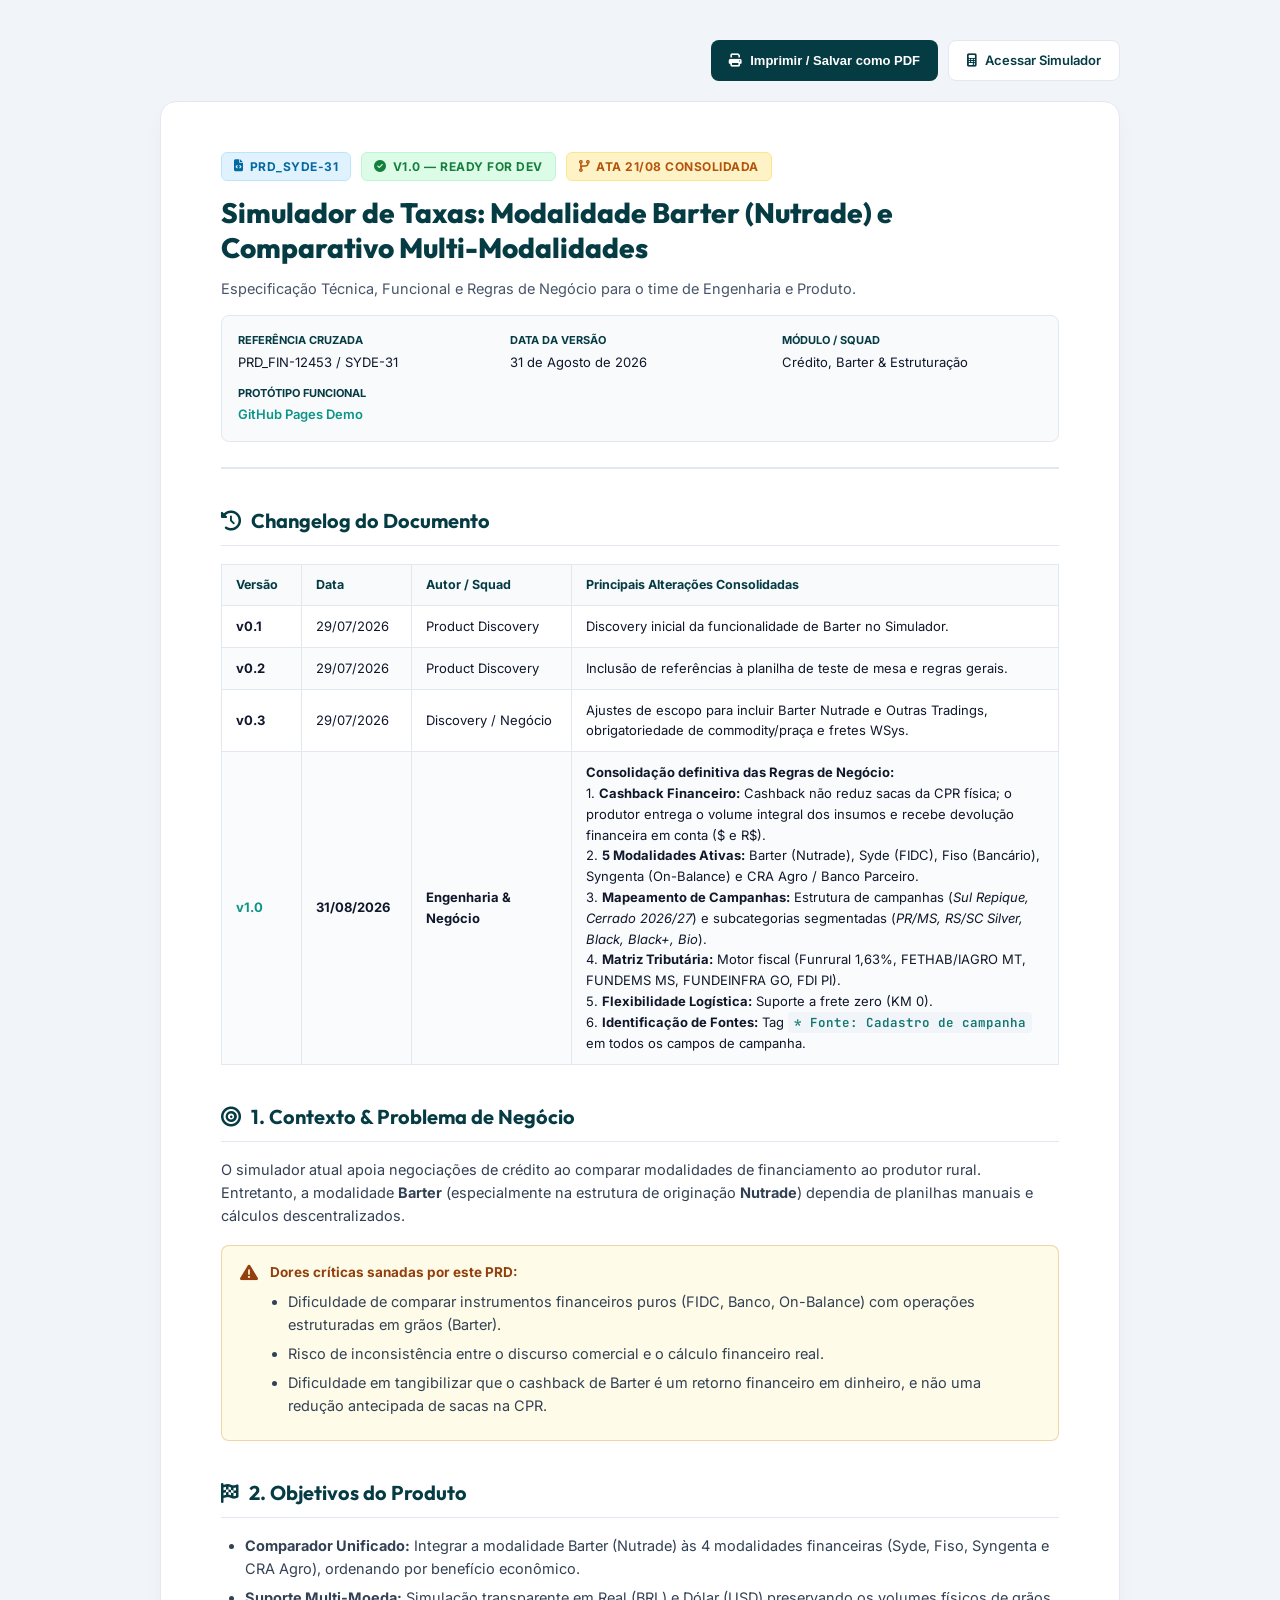
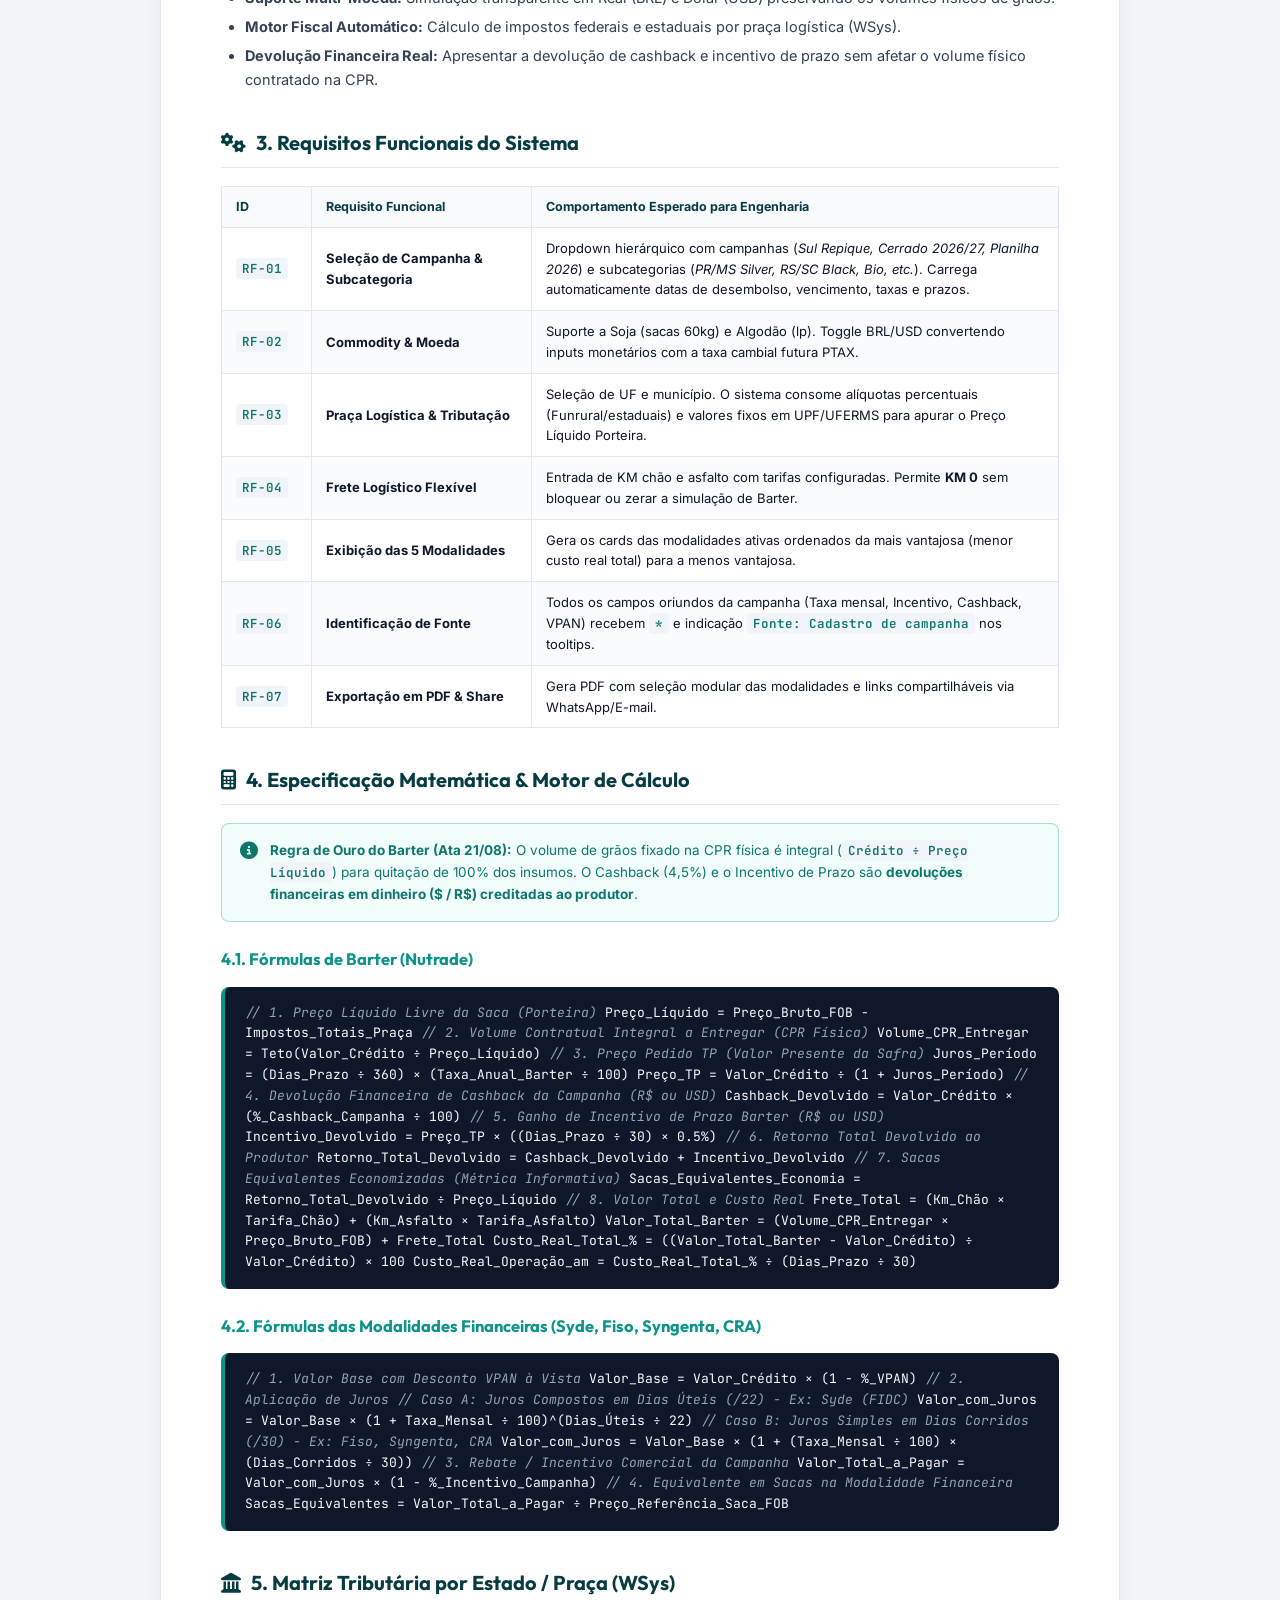
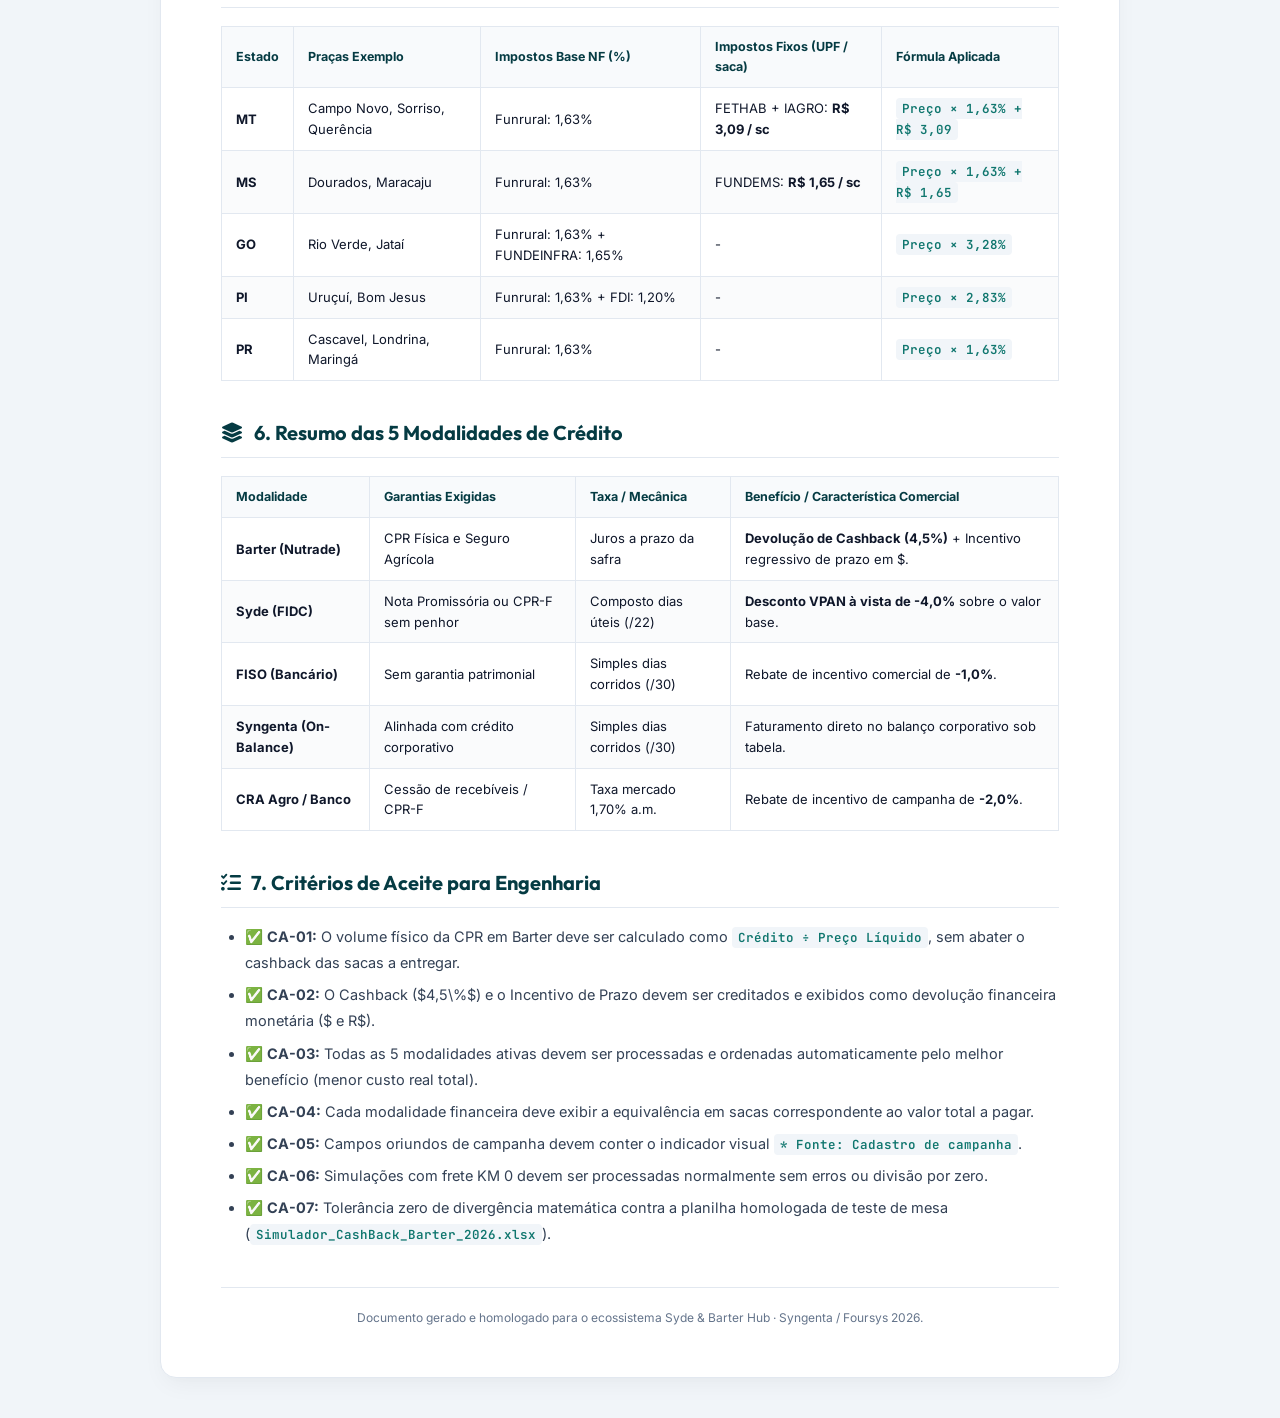
==== PRD_SYDE-31_Simulador_Taxas_Barter.html @ de9d3140 "docs(prd): adiciona versao v1.0 do PRD_SYDE-31 com regras de negocio e especificacao tecnica consoli" ====
<!DOCTYPE html>
<html lang="pt-BR">
<head>
    <meta charset="UTF-8">
    <meta name="viewport" content="width=device-width, initial-scale=1.0">
    <title>PRD_SYDE-31 – Simulador de Taxas: Modalidade Barter e Multi-Modalidades</title>
    <!-- Google Fonts -->
    <link rel="preconnect" href="https://fonts.googleapis.com">
    <link rel="preconnect" href="https://fonts.gstatic.com" crossorigin>
    <link href="https://fonts.googleapis.com/css2?family=Inter:wght@300;400;500;600;700;800&family=Outfit:wght@500;600;700;800&family=JetBrains+Mono:wght@400;500;600&display=swap" rel="stylesheet">
    <!-- FontAwesome -->
    <link rel="stylesheet" href="https://cdnjs.cloudflare.com/ajax/libs/font-awesome/6.4.0/css/all.min.css">
    <style>
        :root {
            --primary: #053b43;
            --primary-light: #0d9488;
            --primary-subtle: #f0fdfa;
            --accent: #10b981;
            --amber: #d97706;
            --amber-subtle: #fefce8;
            --danger: #dc2626;
            --danger-subtle: #fef2f2;
            --text-main: #0f172a;
            --text-secondary: #475569;
            --text-muted: #64748b;
            --border: #e2e8f0;
            --card-bg: #ffffff;
            --code-bg: #f8fafc;
            --font-main: 'Inter', -apple-system, BlinkMacSystemFont, 'Segoe UI', Roboto, sans-serif;
            --font-heading: 'Outfit', sans-serif;
            --font-mono: 'JetBrains Mono', monospace;
        }

        * {
            box-sizing: border-box;
            margin: 0;
            padding: 0;
        }

        body {
            font-family: var(--font-main);
            color: var(--text-main);
            background-color: #f1f5f9;
            line-height: 1.6;
            padding: 40px 20px;
        }

        .document-container {
            max-width: 960px;
            margin: 0 auto;
            background: #ffffff;
            padding: 50px 60px;
            border-radius: 16px;
            box-shadow: 0 10px 25px -5px rgba(0, 0, 0, 0.05), 0 8px 10px -6px rgba(0, 0, 0, 0.01);
            border: 1px solid var(--border);
        }

        /* Header & Badges */
        .doc-header {
            border-bottom: 2px solid var(--border);
            padding-bottom: 25px;
            margin-bottom: 35px;
        }

        .badge-row {
            display: flex;
            gap: 10px;
            margin-bottom: 14px;
            flex-wrap: wrap;
        }

        .badge {
            display: inline-flex;
            align-items: center;
            gap: 6px;
            padding: 4px 12px;
            border-radius: 6px;
            font-size: 12px;
            font-weight: 700;
            text-transform: uppercase;
            letter-spacing: 0.5px;
        }

        .badge-primary { background: #e0f2fe; color: #0369a1; border: 1px solid #bae6fd; }
        .badge-success { background: #dcfce7; color: #15803d; border: 1px solid #bbf7d0; }
        .badge-amber { background: #fef3c7; color: #b45309; border: 1px solid #fde68a; }

        h1 {
            font-family: var(--font-heading);
            font-size: 28px;
            color: var(--primary);
            margin-bottom: 12px;
            line-height: 1.25;
            font-weight: 800;
        }

        .doc-subtitle {
            color: var(--text-secondary);
            font-size: 14.5px;
            margin-bottom: 15px;
        }

        .meta-grid {
            display: grid;
            grid-template-columns: repeat(auto-fit, minmax(200px, 1fr));
            gap: 12px;
            background: #f8fafc;
            padding: 16px;
            border-radius: 8px;
            font-size: 13px;
            border: 1px solid var(--border);
            margin-top: 15px;
        }

        .meta-item strong {
            color: var(--primary);
            display: block;
            font-size: 11px;
            text-transform: uppercase;
            margin-bottom: 2px;
        }

        /* Headings */
        h2 {
            font-family: var(--font-heading);
            font-size: 20px;
            color: var(--primary);
            margin: 36px 0 16px 0;
            padding-bottom: 8px;
            border-bottom: 1px solid var(--border);
            display: flex;
            align-items: center;
            gap: 10px;
            font-weight: 700;
        }

        h3 {
            font-family: var(--font-heading);
            font-size: 16.5px;
            color: var(--primary-light);
            margin: 24px 0 12px 0;
            font-weight: 700;
        }

        h4 {
            font-size: 14.5px;
            color: var(--text-main);
            margin: 16px 0 8px 0;
            font-weight: 700;
        }

        p, ul, ol {
            font-size: 14.5px;
            color: #334155;
            margin-bottom: 14px;
        }

        ul, ol {
            padding-left: 24px;
        }

        li {
            margin-bottom: 6px;
        }

        /* Tables */
        table {
            width: 100%;
            border-collapse: collapse;
            margin: 18px 0;
            font-size: 13px;
        }

        th, td {
            padding: 10px 14px;
            border: 1px solid var(--border);
            text-align: left;
        }

        th {
            background-color: #f8fafc;
            color: var(--primary);
            font-weight: 700;
            font-size: 12.5px;
        }

        tr:nth-child(even) td {
            background-color: #fafbfc;
        }

        /* Alerts & Callouts */
        .callout {
            border-radius: 8px;
            padding: 16px 18px;
            margin: 18px 0;
            font-size: 13.5px;
            display: flex;
            gap: 12px;
            align-items: flex-start;
        }

        .callout-info {
            background-color: var(--primary-subtle);
            border: 1px solid rgba(13, 148, 136, 0.3);
            color: #0f766e;
        }

        .callout-warning {
            background-color: var(--amber-subtle);
            border: 1px solid rgba(217, 119, 6, 0.3);
            color: #92400e;
        }

        .callout-danger {
            background-color: var(--danger-subtle);
            border: 1px solid rgba(220, 38, 38, 0.3);
            color: #991b1b;
        }

        .callout i {
            font-size: 18px;
            margin-top: 2px;
        }

        /* Formulas & Code Blocks */
        .formula-box {
            background: #0f172a;
            color: #f8fafc;
            padding: 16px 20px;
            border-radius: 8px;
            font-family: var(--font-mono);
            font-size: 13px;
            margin: 14px 0;
            overflow-x: auto;
            border-left: 4px solid var(--primary-light);
            line-height: 1.6;
        }

        .formula-box .highlight {
            color: #2dd4bf;
            font-weight: bold;
        }

        .formula-box .comment {
            color: #94a3b8;
            font-style: italic;
        }

        code {
            font-family: var(--font-mono);
            font-size: 12.5px;
            background: #f1f5f9;
            padding: 2px 6px;
            border-radius: 4px;
            color: #0f766e;
            font-weight: 600;
        }

        /* Action Buttons for Print / Download */
        .action-bar {
            display: flex;
            justify-content: flex-end;
            gap: 10px;
            margin-bottom: 20px;
            max-width: 960px;
            margin-left: auto;
            margin-right: auto;
        }

        .btn {
            display: inline-flex;
            align-items: center;
            gap: 8px;
            padding: 9px 18px;
            background: var(--primary);
            color: white;
            border: none;
            border-radius: 8px;
            font-size: 13px;
            font-weight: 600;
            cursor: pointer;
            text-decoration: none;
            transition: 0.2s ease;
        }

        .btn:hover {
            background: var(--primary-light);
        }

        .btn-outline {
            background: white;
            color: var(--primary);
            border: 1px solid var(--border);
        }

        .btn-outline:hover {
            background: #f8fafc;
        }

        /* Print Media Styles */
        @media print {
            body {
                background: white;
                padding: 0;
            }
            .document-container {
                box-shadow: none;
                border: none;
                padding: 0;
                max-width: 100%;
            }
            .action-bar {
                display: none !important;
            }
            h2 {
                page-break-after: avoid;
            }
            table, .formula-box, .callout {
                page-break-inside: avoid;
            }
        }
    </style>
</head>
<body>

    <div class="action-bar">
        <button class="btn" onclick="window.print()">
            <i class="fa-solid fa-print"></i> Imprimir / Salvar como PDF
        </button>
        <a href="index.html" class="btn btn-outline">
            <i class="fa-solid fa-calculator"></i> Acessar Simulador
        </a>
    </div>

    <div class="document-container">

        <!-- Header -->
        <div class="doc-header">
            <div class="badge-row">
                <span class="badge badge-primary"><i class="fa-solid fa-file-code"></i> PRD_SYDE-31</span>
                <span class="badge badge-success"><i class="fa-solid fa-circle-check"></i> v1.0 — Ready for Dev</span>
                <span class="badge badge-amber"><i class="fa-solid fa-code-branch"></i> Ata 21/08 Consolidada</span>
            </div>
            <h1>Simulador de Taxas: Modalidade Barter (Nutrade) e Comparativo Multi-Modalidades</h1>
            <p class="doc-subtitle">Especificação Técnica, Funcional e Regras de Negócio para o time de Engenharia e Produto.</p>

            <div class="meta-grid">
                <div class="meta-item">
                    <strong>Referência Cruzada</strong>
                    PRD_FIN-12453 / SYDE-31
                </div>
                <div class="meta-item">
                    <strong>Data da Versão</strong>
                    31 de Agosto de 2026
                </div>
                <div class="meta-item">
                    <strong>Módulo / Squad</strong>
                    Crédito, Barter & Estruturação
                </div>
                <div class="meta-item">
                    <strong>Protótipo Funcional</strong>
                    <a href="https://josuejofre.github.io/barter-simulator" target="_blank" style="color:var(--primary-light); text-decoration:none; font-weight:600;">GitHub Pages Demo</a>
                </div>
            </div>
        </div>

        <!-- Changelog -->
        <h2><i class="fa-solid fa-clock-rotate-left"></i> Changelog do Documento</h2>
        <table>
            <thead>
                <tr>
                    <th style="width: 80px;">Versão</th>
                    <th style="width: 110px;">Data</th>
                    <th style="width: 160px;">Autor / Squad</th>
                    <th>Principais Alterações Consolidadas</th>
                </tr>
            </thead>
            <tbody>
                <tr>
                    <td><strong>v0.1</strong></td>
                    <td>29/07/2026</td>
                    <td>Product Discovery</td>
                    <td>Discovery inicial da funcionalidade de Barter no Simulador.</td>
                </tr>
                <tr>
                    <td><strong>v0.2</strong></td>
                    <td>29/07/2026</td>
                    <td>Product Discovery</td>
                    <td>Inclusão de referências à planilha de teste de mesa e regras gerais.</td>
                </tr>
                <tr>
                    <td><strong>v0.3</strong></td>
                    <td>29/07/2026</td>
                    <td>Discovery / Negócio</td>
                    <td>Ajustes de escopo para incluir Barter Nutrade e Outras Tradings, obrigatoriedade de commodity/praça e fretes WSys.</td>
                </tr>
                <tr>
                    <td><strong style="color:var(--primary-light);">v1.0</strong></td>
                    <td><strong>31/08/2026</strong></td>
                    <td><strong>Engenharia & Negócio</strong></td>
                    <td><strong>Consolidação definitiva das Regras de Negócio:</strong><br>
                        1. <strong>Cashback Financeiro:</strong> Cashback não reduz sacas da CPR física; o produtor entrega o volume integral dos insumos e recebe devolução financeira em conta ($ e R$).<br>
                        2. <strong>5 Modalidades Ativas:</strong> Barter (Nutrade), Syde (FIDC), Fiso (Bancário), Syngenta (On-Balance) e CRA Agro / Banco Parceiro.<br>
                        3. <strong>Mapeamento de Campanhas:</strong> Estrutura de campanhas (<em>Sul Repique, Cerrado 2026/27</em>) e subcategorias segmentadas (<em>PR/MS, RS/SC Silver, Black, Black+, Bio</em>).<br>
                        4. <strong>Matriz Tributária:</strong> Motor fiscal (Funrural 1,63%, FETHAB/IAGRO MT, FUNDEMS MS, FUNDEINFRA GO, FDI PI).<br>
                        5. <strong>Flexibilidade Logística:</strong> Suporte a frete zero (KM 0).<br>
                        6. <strong>Identificação de Fontes:</strong> Tag <code>* Fonte: Cadastro de campanha</code> em todos os campos de campanha.
                    </td>
                </tr>
            </tbody>
        </table>

        <!-- Contexto & Problema -->
        <h2><i class="fa-solid fa-bullseye"></i> 1. Contexto & Problema de Negócio</h2>
        <p>O simulador atual apoia negociações de crédito ao comparar modalidades de financiamento ao produtor rural. Entretanto, a modalidade <strong>Barter</strong> (especialmente na estrutura de originação <strong>Nutrade</strong>) dependia de planilhas manuais e cálculos descentralizados.</p>
        
        <div class="callout callout-warning">
            <i class="fa-solid fa-triangle-exclamation"></i>
            <div>
                <strong>Dores críticas sanadas por este PRD:</strong>
                <ul style="margin: 6px 0 0 0; padding-left: 18px;">
                    <li>Dificuldade de comparar instrumentos financeiros puros (FIDC, Banco, On-Balance) com operações estruturadas em grãos (Barter).</li>
                    <li>Risco de inconsistência entre o discurso comercial e o cálculo financeiro real.</li>
                    <li>Dificuldade em tangibilizar que o cashback de Barter é um retorno financeiro em dinheiro, e não uma redução antecipada de sacas na CPR.</li>
                </ul>
            </div>
        </div>

        <!-- Objetivos -->
        <h2><i class="fa-solid fa-flag-checkered"></i> 2. Objetivos do Produto</h2>
        <ul>
            <li><strong>Comparador Unificado:</strong> Integrar a modalidade Barter (Nutrade) às 4 modalidades financeiras (Syde, Fiso, Syngenta e CRA Agro), ordenando por benefício econômico.</li>
            <li><strong>Suporte Multi-Moeda:</strong> Simulação transparente em Real (BRL) e Dólar (USD) preservando os volumes físicos de grãos.</li>
            <li><strong>Motor Fiscal Automático:</strong> Cálculo de impostos federais e estaduais por praça logística (WSys).</li>
            <li><strong>Devolução Financeira Real:</strong> Apresentar a devolução de cashback e incentivo de prazo sem afetar o volume físico contratado na CPR.</li>
        </ul>

        <!-- Requisitos Funcionais -->
        <h2><i class="fa-solid fa-gears"></i> 3. Requisitos Funcionais do Sistema</h2>
        <table>
            <thead>
                <tr>
                    <th style="width: 90px;">ID</th>
                    <th style="width: 220px;">Requisito Funcional</th>
                    <th>Comportamento Esperado para Engenharia</th>
                </tr>
            </thead>
            <tbody>
                <tr>
                    <td><code>RF-01</code></td>
                    <td><strong>Seleção de Campanha & Subcategoria</strong></td>
                    <td>Dropdown hierárquico com campanhas (<em>Sul Repique, Cerrado 2026/27, Planilha 2026</em>) e subcategorias (<em>PR/MS Silver, RS/SC Black, Bio, etc.</em>). Carrega automaticamente datas de desembolso, vencimento, taxas e prazos.</td>
                </tr>
                <tr>
                    <td><code>RF-02</code></td>
                    <td><strong>Commodity & Moeda</strong></td>
                    <td>Suporte a Soja (sacas 60kg) e Algodão (lp). Toggle BRL/USD convertendo inputs monetários com a taxa cambial futura PTAX.</td>
                </tr>
                <tr>
                    <td><code>RF-03</code></td>
                    <td><strong>Praça Logística & Tributação</strong></td>
                    <td>Seleção de UF e município. O sistema consome alíquotas percentuais (Funrural/estaduais) e valores fixos em UPF/UFERMS para apurar o Preço Líquido Porteira.</td>
                </tr>
                <tr>
                    <td><code>RF-04</code></td>
                    <td><strong>Frete Logístico Flexível</strong></td>
                    <td>Entrada de KM chão e asfalto com tarifas configuradas. Permite <strong>KM 0</strong> sem bloquear ou zerar a simulação de Barter.</td>
                </tr>
                <tr>
                    <td><code>RF-05</code></td>
                    <td><strong>Exibição das 5 Modalidades</strong></td>
                    <td>Gera os cards das modalidades ativas ordenados da mais vantajosa (menor custo real total) para a menos vantajosa.</td>
                </tr>
                <tr>
                    <td><code>RF-06</code></td>
                    <td><strong>Identificação de Fonte</strong></td>
                    <td>Todos os campos oriundos da campanha (Taxa mensal, Incentivo, Cashback, VPAN) recebem <code>*</code> e indicação <code>Fonte: Cadastro de campanha</code> nos tooltips.</td>
                </tr>
                <tr>
                    <td><code>RF-07</code></td>
                    <td><strong>Exportação em PDF & Share</strong></td>
                    <td>Gera PDF com seleção modular das modalidades e links compartilháveis via WhatsApp/E-mail.</td>
                </tr>
            </tbody>
        </table>

        <!-- Especificação Matemática -->
        <h2><i class="fa-solid fa-calculator"></i> 4. Especificação Matemática & Motor de Cálculo</h2>

        <div class="callout callout-info">
            <i class="fa-solid fa-circle-info"></i>
            <div>
                <strong>Regra de Ouro do Barter (Ata 21/08):</strong>
                O volume de grãos fixado na CPR física é integral (<code>Crédito ÷ Preço Líquido</code>) para quitação de 100% dos insumos. O Cashback (4,5%) e o Incentivo de Prazo são <strong>devoluções financeiras em dinheiro ($ / R$) creditadas ao produtor</strong>.
            </div>
        </div>

        <h3>4.1. Fórmulas de Barter (Nutrade)</h3>
        <div class="formula-box">
<span class="comment">// 1. Preço Líquido Livre da Saca (Porteira)</span>
Preço_Líquido = Preço_Bruto_FOB - Impostos_Totais_Praça

<span class="comment">// 2. Volume Contratual Integral a Entregar (CPR Física)</span>
Volume_CPR_Entregar = Teto(Valor_Crédito ÷ Preço_Líquido)

<span class="comment">// 3. Preço Pedido TP (Valor Presente da Safra)</span>
Juros_Período = (Dias_Prazo ÷ 360) × (Taxa_Anual_Barter ÷ 100)
Preço_TP = Valor_Crédito ÷ (1 + Juros_Período)

<span class="comment">// 4. Devolução Financeira de Cashback da Campanha (R$ ou USD)</span>
Cashback_Devolvido = Valor_Crédito × (%_Cashback_Campanha ÷ 100)

<span class="comment">// 5. Ganho de Incentivo de Prazo Barter (R$ ou USD)</span>
Incentivo_Devolvido = Preço_TP × ((Dias_Prazo ÷ 30) × 0.5%)

<span class="comment">// 6. Retorno Total Devolvido ao Produtor</span>
Retorno_Total_Devolvido = Cashback_Devolvido + Incentivo_Devolvido

<span class="comment">// 7. Sacas Equivalentes Economizadas (Métrica Informativa)</span>
Sacas_Equivalentes_Economia = Retorno_Total_Devolvido ÷ Preço_Líquido

<span class="comment">// 8. Valor Total e Custo Real</span>
Frete_Total = (Km_Chão × Tarifa_Chão) + (Km_Asfalto × Tarifa_Asfalto)
Valor_Total_Barter = (Volume_CPR_Entregar × Preço_Bruto_FOB) + Frete_Total
Custo_Real_Total_% = ((Valor_Total_Barter - Valor_Crédito) ÷ Valor_Crédito) × 100
Custo_Real_Operação_am = Custo_Real_Total_% ÷ (Dias_Prazo ÷ 30)
        </div>

        <h3>4.2. Fórmulas das Modalidades Financeiras (Syde, Fiso, Syngenta, CRA)</h3>
        <div class="formula-box">
<span class="comment">// 1. Valor Base com Desconto VPAN à Vista</span>
Valor_Base = Valor_Crédito × (1 - %_VPAN)

<span class="comment">// 2. Aplicação de Juros</span>
<span class="comment">// Caso A: Juros Compostos em Dias Úteis (/22) - Ex: Syde (FIDC)</span>
Valor_com_Juros = Valor_Base × (1 + Taxa_Mensal ÷ 100)^(Dias_Úteis ÷ 22)

<span class="comment">// Caso B: Juros Simples em Dias Corridos (/30) - Ex: Fiso, Syngenta, CRA</span>
Valor_com_Juros = Valor_Base × (1 + (Taxa_Mensal ÷ 100) × (Dias_Corridos ÷ 30))

<span class="comment">// 3. Rebate / Incentivo Comercial da Campanha</span>
Valor_Total_a_Pagar = Valor_com_Juros × (1 - %_Incentivo_Campanha)

<span class="comment">// 4. Equivalente em Sacas na Modalidade Financeira</span>
Sacas_Equivalentes = Valor_Total_a_Pagar ÷ Preço_Referência_Saca_FOB
        </div>

        <!-- Matriz Tributária -->
        <h2><i class="fa-solid fa-landmark"></i> 5. Matriz Tributária por Estado / Praça (WSys)</h2>
        <table>
            <thead>
                <tr>
                    <th>Estado</th>
                    <th>Praças Exemplo</th>
                    <th>Impostos Base NF (%)</th>
                    <th>Impostos Fixos (UPF / saca)</th>
                    <th>Fórmula Aplicada</th>
                </tr>
            </thead>
            <tbody>
                <tr>
                    <td><strong>MT</strong></td>
                    <td>Campo Novo, Sorriso, Querência</td>
                    <td>Funrural: 1,63%</td>
                    <td>FETHAB + IAGRO: <strong>R$ 3,09 / sc</strong></td>
                    <td><code>Preço × 1,63% + R$ 3,09</code></td>
                </tr>
                <tr>
                    <td><strong>MS</strong></td>
                    <td>Dourados, Maracaju</td>
                    <td>Funrural: 1,63%</td>
                    <td>FUNDEMS: <strong>R$ 1,65 / sc</strong></td>
                    <td><code>Preço × 1,63% + R$ 1,65</code></td>
                </tr>
                <tr>
                    <td><strong>GO</strong></td>
                    <td>Rio Verde, Jataí</td>
                    <td>Funrural: 1,63% + FUNDEINFRA: 1,65%</td>
                    <td>-</td>
                    <td><code>Preço × 3,28%</code></td>
                </tr>
                <tr>
                    <td><strong>PI</strong></td>
                    <td>Uruçuí, Bom Jesus</td>
                    <td>Funrural: 1,63% + FDI: 1,20%</td>
                    <td>-</td>
                    <td><code>Preço × 2,83%</code></td>
                </tr>
                <tr>
                    <td><strong>PR</strong></td>
                    <td>Cascavel, Londrina, Maringá</td>
                    <td>Funrural: 1,63%</td>
                    <td>-</td>
                    <td><code>Preço × 1,63%</code></td>
                </tr>
            </tbody>
        </table>

        <!-- Comparativo das 5 Modalidades -->
        <h2><i class="fa-solid fa-layer-group"></i> 6. Resumo das 5 Modalidades de Crédito</h2>
        <table>
            <thead>
                <tr>
                    <th>Modalidade</th>
                    <th>Garantias Exigidas</th>
                    <th>Taxa / Mecânica</th>
                    <th>Benefício / Característica Comercial</th>
                </tr>
            </thead>
            <tbody>
                <tr>
                    <td><strong>Barter (Nutrade)</strong></td>
                    <td>CPR Física e Seguro Agrícola</td>
                    <td>Juros a prazo da safra</td>
                    <td><strong>Devolução de Cashback (4,5%)</strong> + Incentivo regressivo de prazo em $.</td>
                </tr>
                <tr>
                    <td><strong>Syde (FIDC)</strong></td>
                    <td>Nota Promissória ou CPR-F sem penhor</td>
                    <td>Composto dias úteis (/22)</td>
                    <td><strong>Desconto VPAN à vista de -4,0%</strong> sobre o valor base.</td>
                </tr>
                <tr>
                    <td><strong>FISO (Bancário)</strong></td>
                    <td>Sem garantia patrimonial</td>
                    <td>Simples dias corridos (/30)</td>
                    <td>Rebate de incentivo comercial de <strong>-1,0%</strong>.</td>
                </tr>
                <tr>
                    <td><strong>Syngenta (On-Balance)</strong></td>
                    <td>Alinhada com crédito corporativo</td>
                    <td>Simples dias corridos (/30)</td>
                    <td>Faturamento direto no balanço corporativo sob tabela.</td>
                </tr>
                <tr>
                    <td><strong>CRA Agro / Banco</strong></td>
                    <td>Cessão de recebíveis / CPR-F</td>
                    <td>Taxa mercado 1,70% a.m.</td>
                    <td>Rebate de incentivo de campanha de <strong>-2,0%</strong>.</td>
                </tr>
            </tbody>
        </table>

        <!-- Critérios de Aceite -->
        <h2><i class="fa-solid fa-list-check"></i> 7. Critérios de Aceite para Engenharia</h2>
        <ul style="line-height: 1.8;">
            <li>✅ <strong>CA-01:</strong> O volume físico da CPR em Barter deve ser calculado como <code>Crédito ÷ Preço Líquido</code>, sem abater o cashback das sacas a entregar.</li>
            <li>✅ <strong>CA-02:</strong> O Cashback ($4,5\%$) e o Incentivo de Prazo devem ser creditados e exibidos como devolução financeira monetária ($ e R$).</li>
            <li>✅ <strong>CA-03:</strong> Todas as 5 modalidades ativas devem ser processadas e ordenadas automaticamente pelo melhor benefício (menor custo real total).</li>
            <li>✅ <strong>CA-04:</strong> Cada modalidade financeira deve exibir a equivalência em sacas correspondente ao valor total a pagar.</li>
            <li>✅ <strong>CA-05:</strong> Campos oriundos de campanha devem conter o indicador visual <code>* Fonte: Cadastro de campanha</code>.</li>
            <li>✅ <strong>CA-06:</strong> Simulações com frete KM 0 devem ser processadas normalmente sem erros ou divisão por zero.</li>
            <li>✅ <strong>CA-07:</strong> Tolerância zero de divergência matemática contra a planilha homologada de teste de mesa (<code>Simulador_CashBack_Barter_2026.xlsx</code>).</li>
        </ul>

        <div style="margin-top: 40px; padding-top: 20px; border-top: 1px solid var(--border); font-size: 12px; color: var(--text-muted); text-align: center;">
            Documento gerado e homologado para o ecossistema Syde & Barter Hub · Syngenta / Foursys 2026.
        </div>

    </div>

</body>
</html>
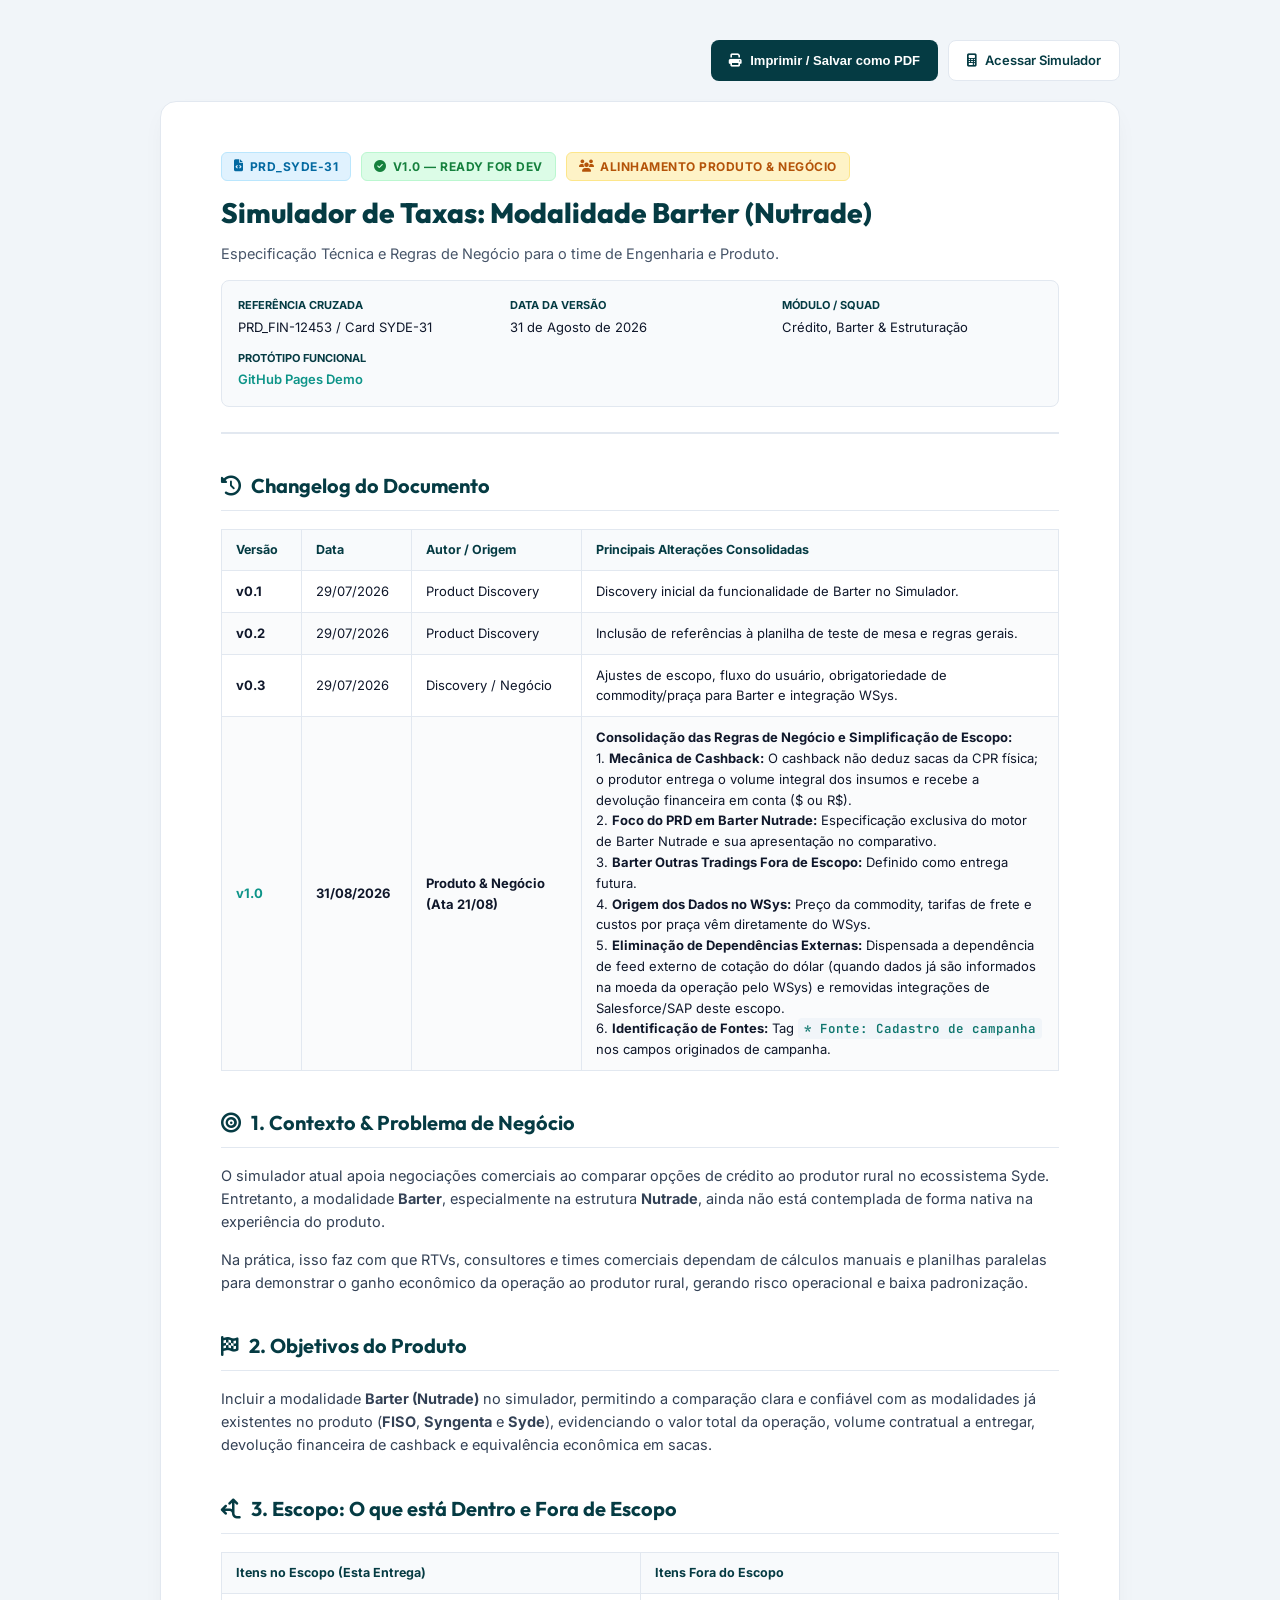
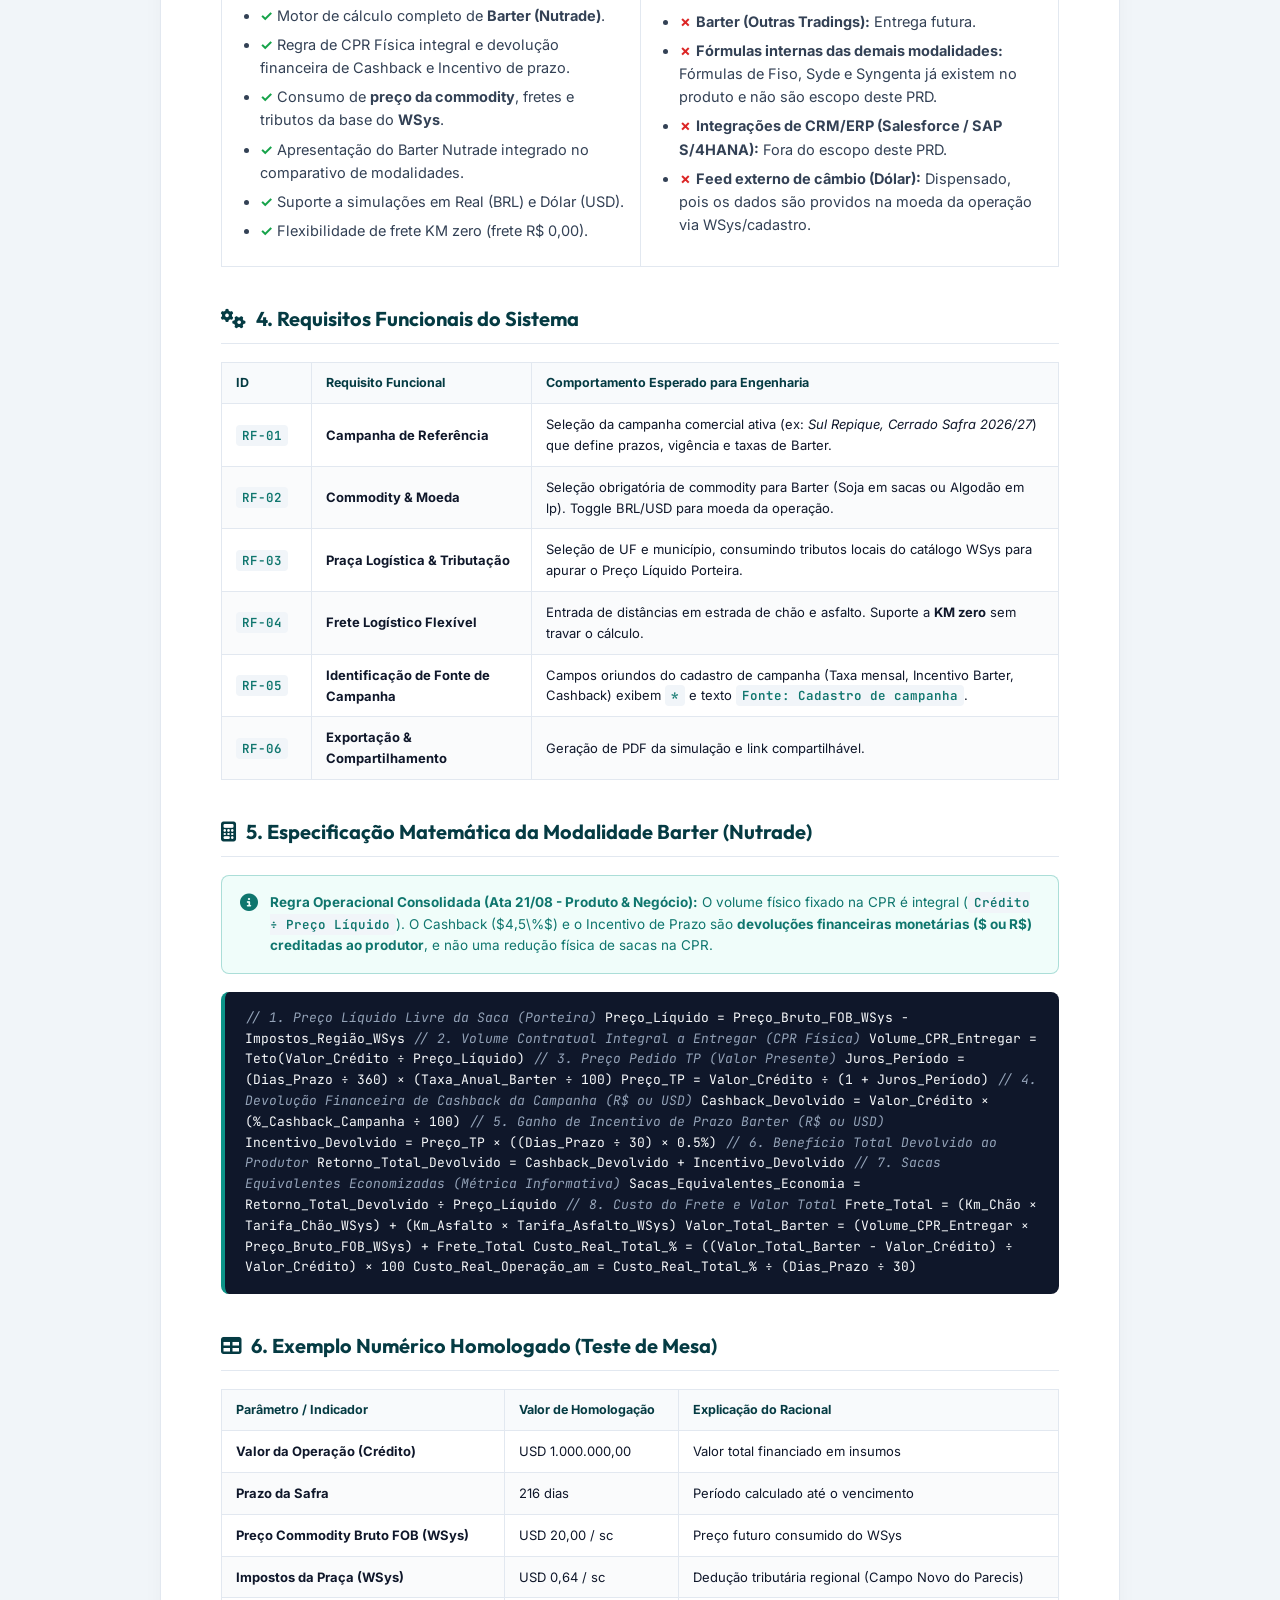
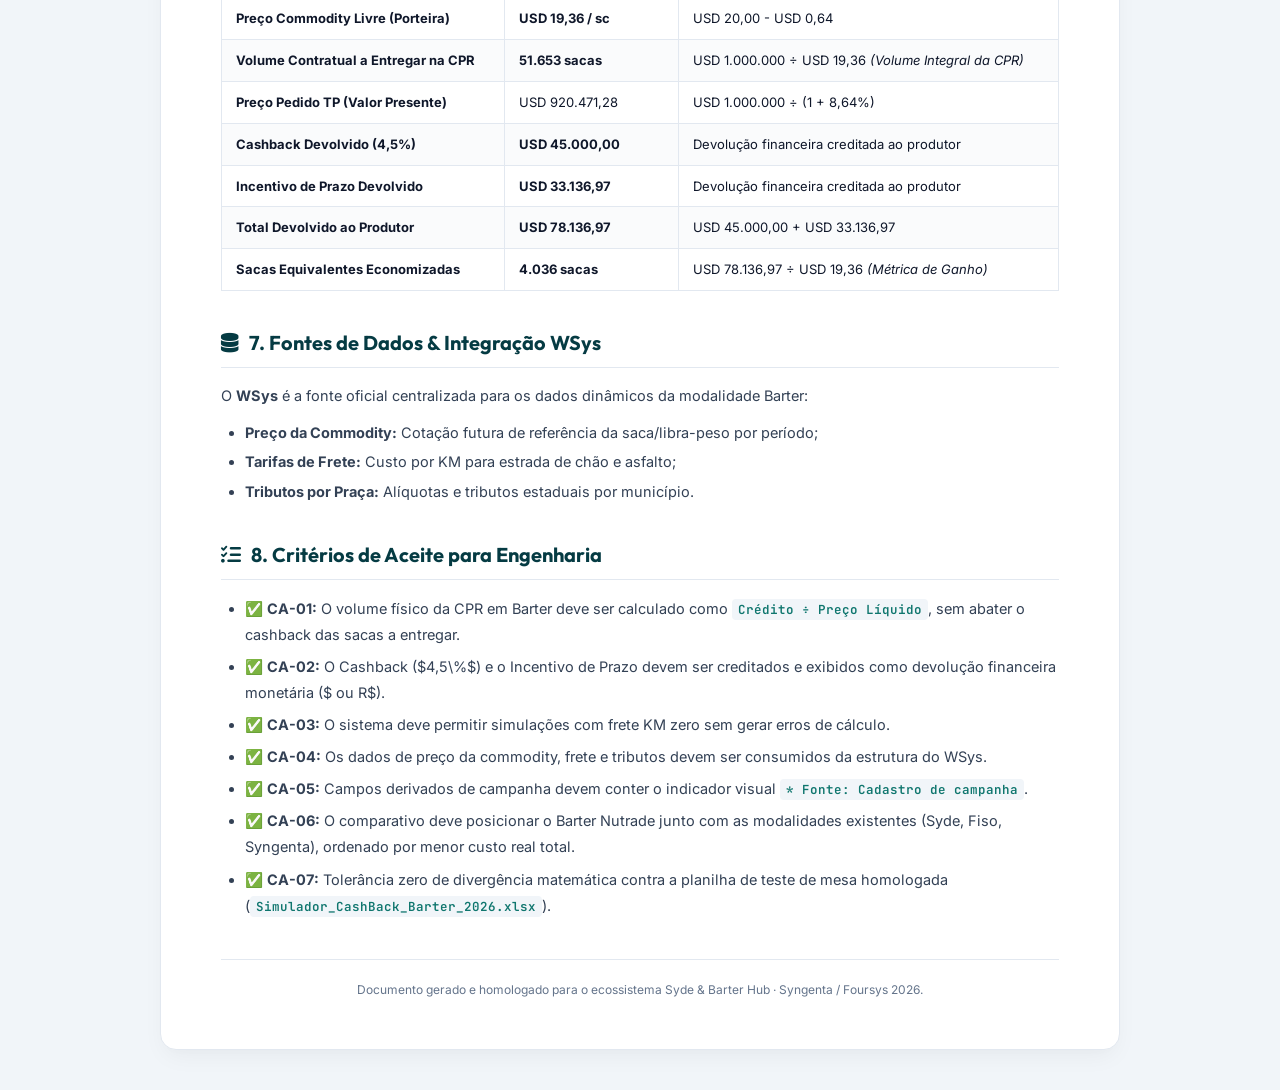
==== commit 2fb2c160: "docs(prd): refina PRD_SYDE-31 com foco em Barter Nutrade, dados WSys e simplificacao de escopo" ====
--- a/PRD_SYDE-31_Simulador_Taxas_Barter.html
+++ b/PRD_SYDE-31_Simulador_Taxas_Barter.html
@@ -3,7 +3,7 @@
 <head>
     <meta charset="UTF-8">
     <meta name="viewport" content="width=device-width, initial-scale=1.0">
-    <title>PRD_SYDE-31 – Simulador de Taxas: Modalidade Barter e Multi-Modalidades</title>
+    <title>PRD_SYDE-31 – Simulador de Taxas: Modalidade Barter (Nutrade)</title>
     <!-- Google Fonts -->
     <link rel="preconnect" href="https://fonts.googleapis.com">
     <link rel="preconnect" href="https://fonts.gstatic.com" crossorigin>
@@ -142,13 +142,6 @@
             font-weight: 700;
         }
 
-        h4 {
-            font-size: 14.5px;
-            color: var(--text-main);
-            margin: 16px 0 8px 0;
-            font-weight: 700;
-        }
-
         p, ul, ol {
             font-size: 14.5px;
             color: #334155;
@@ -209,12 +202,6 @@
             background-color: var(--amber-subtle);
             border: 1px solid rgba(217, 119, 6, 0.3);
             color: #92400e;
-        }
-
-        .callout-danger {
-            background-color: var(--danger-subtle);
-            border: 1px solid rgba(220, 38, 38, 0.3);
-            color: #991b1b;
         }
 
         .callout i {
@@ -256,7 +243,17 @@
             font-weight: 600;
         }
 
-        /* Action Buttons for Print / Download */
+        /* Scope tags */
+        .tag-in {
+            color: #16a34a;
+            font-weight: 700;
+        }
+        .tag-out {
+            color: #dc2626;
+            font-weight: 700;
+        }
+
+        /* Action Buttons for Print */
         .action-bar {
             display: flex;
             justify-content: flex-end;
@@ -297,7 +294,6 @@
             background: #f8fafc;
         }
 
-        /* Print Media Styles */
         @media print {
             body {
                 background: white;
@@ -339,15 +335,15 @@
             <div class="badge-row">
                 <span class="badge badge-primary"><i class="fa-solid fa-file-code"></i> PRD_SYDE-31</span>
                 <span class="badge badge-success"><i class="fa-solid fa-circle-check"></i> v1.0 — Ready for Dev</span>
-                <span class="badge badge-amber"><i class="fa-solid fa-code-branch"></i> Ata 21/08 Consolidada</span>
+                <span class="badge badge-amber"><i class="fa-solid fa-users"></i> Alinhamento Produto & Negócio</span>
             </div>
-            <h1>Simulador de Taxas: Modalidade Barter (Nutrade) e Comparativo Multi-Modalidades</h1>
-            <p class="doc-subtitle">Especificação Técnica, Funcional e Regras de Negócio para o time de Engenharia e Produto.</p>
+            <h1>Simulador de Taxas: Modalidade Barter (Nutrade)</h1>
+            <p class="doc-subtitle">Especificação Técnica e Regras de Negócio para o time de Engenharia e Produto.</p>
 
             <div class="meta-grid">
                 <div class="meta-item">
                     <strong>Referência Cruzada</strong>
-                    PRD_FIN-12453 / SYDE-31
+                    PRD_FIN-12453 / Card SYDE-31
                 </div>
                 <div class="meta-item">
                     <strong>Data da Versão</strong>
@@ -371,7 +367,7 @@
                 <tr>
                     <th style="width: 80px;">Versão</th>
                     <th style="width: 110px;">Data</th>
-                    <th style="width: 160px;">Autor / Squad</th>
+                    <th style="width: 170px;">Autor / Origem</th>
                     <th>Principais Alterações Consolidadas</th>
                 </tr>
             </thead>
@@ -392,19 +388,19 @@
                     <td><strong>v0.3</strong></td>
                     <td>29/07/2026</td>
                     <td>Discovery / Negócio</td>
-                    <td>Ajustes de escopo para incluir Barter Nutrade e Outras Tradings, obrigatoriedade de commodity/praça e fretes WSys.</td>
+                    <td>Ajustes de escopo, fluxo do usuário, obrigatoriedade de commodity/praça para Barter e integração WSys.</td>
                 </tr>
                 <tr>
                     <td><strong style="color:var(--primary-light);">v1.0</strong></td>
                     <td><strong>31/08/2026</strong></td>
-                    <td><strong>Engenharia & Negócio</strong></td>
-                    <td><strong>Consolidação definitiva das Regras de Negócio:</strong><br>
-                        1. <strong>Cashback Financeiro:</strong> Cashback não reduz sacas da CPR física; o produtor entrega o volume integral dos insumos e recebe devolução financeira em conta ($ e R$).<br>
-                        2. <strong>5 Modalidades Ativas:</strong> Barter (Nutrade), Syde (FIDC), Fiso (Bancário), Syngenta (On-Balance) e CRA Agro / Banco Parceiro.<br>
-                        3. <strong>Mapeamento de Campanhas:</strong> Estrutura de campanhas (<em>Sul Repique, Cerrado 2026/27</em>) e subcategorias segmentadas (<em>PR/MS, RS/SC Silver, Black, Black+, Bio</em>).<br>
-                        4. <strong>Matriz Tributária:</strong> Motor fiscal (Funrural 1,63%, FETHAB/IAGRO MT, FUNDEMS MS, FUNDEINFRA GO, FDI PI).<br>
-                        5. <strong>Flexibilidade Logística:</strong> Suporte a frete zero (KM 0).<br>
-                        6. <strong>Identificação de Fontes:</strong> Tag <code>* Fonte: Cadastro de campanha</code> em todos os campos de campanha.
+                    <td><strong>Produto & Negócio (Ata 21/08)</strong></td>
+                    <td><strong>Consolidação das Regras de Negócio e Simplificação de Escopo:</strong><br>
+                        1. <strong>Mecânica de Cashback:</strong> O cashback não deduz sacas da CPR física; o produtor entrega o volume integral dos insumos e recebe a devolução financeira em conta ($ ou R$).<br>
+                        2. <strong>Foco do PRD em Barter Nutrade:</strong> Especificação exclusiva do motor de Barter Nutrade e sua apresentação no comparativo.<br>
+                        3. <strong>Barter Outras Tradings Fora de Escopo:</strong> Definido como entrega futura.<br>
+                        4. <strong>Origem dos Dados no WSys:</strong> Preço da commodity, tarifas de frete e custos por praça vêm diretamente do WSys.<br>
+                        5. <strong>Eliminação de Dependências Externas:</strong> Dispensada a dependência de feed externo de cotação do dólar (quando dados já são informados na moeda da operação pelo WSys) e removidas integrações de Salesforce/SAP deste escopo.<br>
+                        6. <strong>Identificação de Fontes:</strong> Tag <code>* Fonte: Cadastro de campanha</code> nos campos originados de campanha.
                     </td>
                 </tr>
             </tbody>
@@ -412,31 +408,48 @@
 
         <!-- Contexto & Problema -->
         <h2><i class="fa-solid fa-bullseye"></i> 1. Contexto & Problema de Negócio</h2>
-        <p>O simulador atual apoia negociações de crédito ao comparar modalidades de financiamento ao produtor rural. Entretanto, a modalidade <strong>Barter</strong> (especialmente na estrutura de originação <strong>Nutrade</strong>) dependia de planilhas manuais e cálculos descentralizados.</p>
-        
-        <div class="callout callout-warning">
-            <i class="fa-solid fa-triangle-exclamation"></i>
-            <div>
-                <strong>Dores críticas sanadas por este PRD:</strong>
-                <ul style="margin: 6px 0 0 0; padding-left: 18px;">
-                    <li>Dificuldade de comparar instrumentos financeiros puros (FIDC, Banco, On-Balance) com operações estruturadas em grãos (Barter).</li>
-                    <li>Risco de inconsistência entre o discurso comercial e o cálculo financeiro real.</li>
-                    <li>Dificuldade em tangibilizar que o cashback de Barter é um retorno financeiro em dinheiro, e não uma redução antecipada de sacas na CPR.</li>
-                </ul>
-            </div>
-        </div>
+        <p>O simulador atual apoia negociações comerciais ao comparar opções de crédito ao produtor rural no ecossistema Syde. Entretanto, a modalidade <strong>Barter</strong>, especialmente na estrutura <strong>Nutrade</strong>, ainda não está contemplada de forma nativa na experiência do produto.</p>
+        <p>Na prática, isso faz com que RTVs, consultores e times comerciais dependam de cálculos manuais e planilhas paralelas para demonstrar o ganho econômico da operação ao produtor rural, gerando risco operacional e baixa padronização.</p>
 
         <!-- Objetivos -->
         <h2><i class="fa-solid fa-flag-checkered"></i> 2. Objetivos do Produto</h2>
-        <ul>
-            <li><strong>Comparador Unificado:</strong> Integrar a modalidade Barter (Nutrade) às 4 modalidades financeiras (Syde, Fiso, Syngenta e CRA Agro), ordenando por benefício econômico.</li>
-            <li><strong>Suporte Multi-Moeda:</strong> Simulação transparente em Real (BRL) e Dólar (USD) preservando os volumes físicos de grãos.</li>
-            <li><strong>Motor Fiscal Automático:</strong> Cálculo de impostos federais e estaduais por praça logística (WSys).</li>
-            <li><strong>Devolução Financeira Real:</strong> Apresentar a devolução de cashback e incentivo de prazo sem afetar o volume físico contratado na CPR.</li>
-        </ul>
+        <p>Incluir a modalidade <strong>Barter (Nutrade)</strong> no simulador, permitindo a comparação clara e confiável com as modalidades já existentes no produto (<strong>FISO</strong>, <strong>Syngenta</strong> e <strong>Syde</strong>), evidenciando o valor total da operação, volume contratual a entregar, devolução financeira de cashback e equivalência econômica em sacas.</p>
+
+        <!-- Escopo -->
+        <h2><i class="fa-solid fa-arrows-split-up-and-left"></i> 3. Escopo: O que está Dentro e Fora de Escopo</h2>
+        <table>
+            <thead>
+                <tr>
+                    <th style="width: 50%;">Itens no Escopo (Esta Entrega)</th>
+                    <th style="width: 50%;">Itens Fora do Escopo</th>
+                </tr>
+            </thead>
+            <tbody>
+                <tr>
+                    <td>
+                        <ul>
+                            <li><span class="tag-in">✓</span> Motor de cálculo completo de <strong>Barter (Nutrade)</strong>.</li>
+                            <li><span class="tag-in">✓</span> Regra de CPR Física integral e devolução financeira de Cashback e Incentivo de prazo.</li>
+                            <li><span class="tag-in">✓</span> Consumo de <strong>preço da commodity</strong>, fretes e tributos da base do <strong>WSys</strong>.</li>
+                            <li><span class="tag-in">✓</span> Apresentação do Barter Nutrade integrado no comparativo de modalidades.</li>
+                            <li><span class="tag-in">✓</span> Suporte a simulações em Real (BRL) e Dólar (USD).</li>
+                            <li><span class="tag-in">✓</span> Flexibilidade de frete KM zero (frete R$ 0,00).</li>
+                        </ul>
+                    </td>
+                    <td>
+                        <ul>
+                            <li><span class="tag-out">✗</span> <strong>Barter (Outras Tradings):</strong> Entrega futura.</li>
+                            <li><span class="tag-out">✗</span> <strong>Fórmulas internas das demais modalidades:</strong> Fórmulas de Fiso, Syde e Syngenta já existem no produto e não são escopo deste PRD.</li>
+                            <li><span class="tag-out">✗</span> <strong>Integrações de CRM/ERP (Salesforce / SAP S/4HANA):</strong> Fora do escopo deste PRD.</li>
+                            <li><span class="tag-out">✗</span> <strong>Feed externo de câmbio (Dólar):</strong> Dispensado, pois os dados são providos na moeda da operação via WSys/cadastro.</li>
+                        </ul>
+                    </td>
+                </tr>
+            </tbody>
+        </table>
 
         <!-- Requisitos Funcionais -->
-        <h2><i class="fa-solid fa-gears"></i> 3. Requisitos Funcionais do Sistema</h2>
+        <h2><i class="fa-solid fa-gears"></i> 4. Requisitos Funcionais do Sistema</h2>
         <table>
             <thead>
                 <tr>
@@ -448,62 +461,56 @@
             <tbody>
                 <tr>
                     <td><code>RF-01</code></td>
-                    <td><strong>Seleção de Campanha & Subcategoria</strong></td>
-                    <td>Dropdown hierárquico com campanhas (<em>Sul Repique, Cerrado 2026/27, Planilha 2026</em>) e subcategorias (<em>PR/MS Silver, RS/SC Black, Bio, etc.</em>). Carrega automaticamente datas de desembolso, vencimento, taxas e prazos.</td>
+                    <td><strong>Campanha de Referência</strong></td>
+                    <td>Seleção da campanha comercial ativa (ex: <em>Sul Repique, Cerrado Safra 2026/27</em>) que define prazos, vigência e taxas de Barter.</td>
                 </tr>
                 <tr>
                     <td><code>RF-02</code></td>
                     <td><strong>Commodity & Moeda</strong></td>
-                    <td>Suporte a Soja (sacas 60kg) e Algodão (lp). Toggle BRL/USD convertendo inputs monetários com a taxa cambial futura PTAX.</td>
+                    <td>Seleção obrigatória de commodity para Barter (Soja em sacas ou Algodão em lp). Toggle BRL/USD para moeda da operação.</td>
                 </tr>
                 <tr>
                     <td><code>RF-03</code></td>
                     <td><strong>Praça Logística & Tributação</strong></td>
-                    <td>Seleção de UF e município. O sistema consome alíquotas percentuais (Funrural/estaduais) e valores fixos em UPF/UFERMS para apurar o Preço Líquido Porteira.</td>
+                    <td>Seleção de UF e município, consumindo tributos locais do catálogo WSys para apurar o Preço Líquido Porteira.</td>
                 </tr>
                 <tr>
                     <td><code>RF-04</code></td>
                     <td><strong>Frete Logístico Flexível</strong></td>
-                    <td>Entrada de KM chão e asfalto com tarifas configuradas. Permite <strong>KM 0</strong> sem bloquear ou zerar a simulação de Barter.</td>
+                    <td>Entrada de distâncias em estrada de chão e asfalto. Suporte a <strong>KM zero</strong> sem travar o cálculo.</td>
                 </tr>
                 <tr>
                     <td><code>RF-05</code></td>
-                    <td><strong>Exibição das 5 Modalidades</strong></td>
-                    <td>Gera os cards das modalidades ativas ordenados da mais vantajosa (menor custo real total) para a menos vantajosa.</td>
+                    <td><strong>Identificação de Fonte de Campanha</strong></td>
+                    <td>Campos oriundos do cadastro de campanha (Taxa mensal, Incentivo Barter, Cashback) exibem <code>*</code> e texto <code>Fonte: Cadastro de campanha</code>.</td>
                 </tr>
                 <tr>
                     <td><code>RF-06</code></td>
-                    <td><strong>Identificação de Fonte</strong></td>
-                    <td>Todos os campos oriundos da campanha (Taxa mensal, Incentivo, Cashback, VPAN) recebem <code>*</code> e indicação <code>Fonte: Cadastro de campanha</code> nos tooltips.</td>
-                </tr>
-                <tr>
-                    <td><code>RF-07</code></td>
-                    <td><strong>Exportação em PDF & Share</strong></td>
-                    <td>Gera PDF com seleção modular das modalidades e links compartilháveis via WhatsApp/E-mail.</td>
+                    <td><strong>Exportação & Compartilhamento</strong></td>
+                    <td>Geração de PDF da simulação e link compartilhável.</td>
                 </tr>
             </tbody>
         </table>
 
         <!-- Especificação Matemática -->
-        <h2><i class="fa-solid fa-calculator"></i> 4. Especificação Matemática & Motor de Cálculo</h2>
+        <h2><i class="fa-solid fa-calculator"></i> 5. Especificação Matemática da Modalidade Barter (Nutrade)</h2>
 
         <div class="callout callout-info">
             <i class="fa-solid fa-circle-info"></i>
             <div>
-                <strong>Regra de Ouro do Barter (Ata 21/08):</strong>
-                O volume de grãos fixado na CPR física é integral (<code>Crédito ÷ Preço Líquido</code>) para quitação de 100% dos insumos. O Cashback (4,5%) e o Incentivo de Prazo são <strong>devoluções financeiras em dinheiro ($ / R$) creditadas ao produtor</strong>.
+                <strong>Regra Operacional Consolidada (Ata 21/08 - Produto & Negócio):</strong>
+                O volume físico fixado na CPR é integral (<code>Crédito ÷ Preço Líquido</code>). O Cashback ($4,5\%$) e o Incentivo de Prazo são <strong>devoluções financeiras monetárias ($ ou R$) creditadas ao produtor</strong>, e não uma redução física de sacas na CPR.
             </div>
         </div>
 
-        <h3>4.1. Fórmulas de Barter (Nutrade)</h3>
         <div class="formula-box">
 <span class="comment">// 1. Preço Líquido Livre da Saca (Porteira)</span>
-Preço_Líquido = Preço_Bruto_FOB - Impostos_Totais_Praça
+Preço_Líquido = Preço_Bruto_FOB_WSys - Impostos_Região_WSys
 
 <span class="comment">// 2. Volume Contratual Integral a Entregar (CPR Física)</span>
 Volume_CPR_Entregar = Teto(Valor_Crédito ÷ Preço_Líquido)
 
-<span class="comment">// 3. Preço Pedido TP (Valor Presente da Safra)</span>
+<span class="comment">// 3. Preço Pedido TP (Valor Presente)</span>
 Juros_Período = (Dias_Prazo ÷ 360) × (Taxa_Anual_Barter ÷ 100)
 Preço_TP = Valor_Crédito ÷ (1 + Juros_Período)
 
@@ -513,144 +520,107 @@
 <span class="comment">// 5. Ganho de Incentivo de Prazo Barter (R$ ou USD)</span>
 Incentivo_Devolvido = Preço_TP × ((Dias_Prazo ÷ 30) × 0.5%)
 
-<span class="comment">// 6. Retorno Total Devolvido ao Produtor</span>
+<span class="comment">// 6. Benefício Total Devolvido ao Produtor</span>
 Retorno_Total_Devolvido = Cashback_Devolvido + Incentivo_Devolvido
 
 <span class="comment">// 7. Sacas Equivalentes Economizadas (Métrica Informativa)</span>
 Sacas_Equivalentes_Economia = Retorno_Total_Devolvido ÷ Preço_Líquido
 
-<span class="comment">// 8. Valor Total e Custo Real</span>
-Frete_Total = (Km_Chão × Tarifa_Chão) + (Km_Asfalto × Tarifa_Asfalto)
-Valor_Total_Barter = (Volume_CPR_Entregar × Preço_Bruto_FOB) + Frete_Total
+<span class="comment">// 8. Custo do Frete e Valor Total</span>
+Frete_Total = (Km_Chão × Tarifa_Chão_WSys) + (Km_Asfalto × Tarifa_Asfalto_WSys)
+Valor_Total_Barter = (Volume_CPR_Entregar × Preço_Bruto_FOB_WSys) + Frete_Total
 Custo_Real_Total_% = ((Valor_Total_Barter - Valor_Crédito) ÷ Valor_Crédito) × 100
 Custo_Real_Operação_am = Custo_Real_Total_% ÷ (Dias_Prazo ÷ 30)
         </div>
 
-        <h3>4.2. Fórmulas das Modalidades Financeiras (Syde, Fiso, Syngenta, CRA)</h3>
-        <div class="formula-box">
-<span class="comment">// 1. Valor Base com Desconto VPAN à Vista</span>
-Valor_Base = Valor_Crédito × (1 - %_VPAN)
-
-<span class="comment">// 2. Aplicação de Juros</span>
-<span class="comment">// Caso A: Juros Compostos em Dias Úteis (/22) - Ex: Syde (FIDC)</span>
-Valor_com_Juros = Valor_Base × (1 + Taxa_Mensal ÷ 100)^(Dias_Úteis ÷ 22)
-
-<span class="comment">// Caso B: Juros Simples em Dias Corridos (/30) - Ex: Fiso, Syngenta, CRA</span>
-Valor_com_Juros = Valor_Base × (1 + (Taxa_Mensal ÷ 100) × (Dias_Corridos ÷ 30))
-
-<span class="comment">// 3. Rebate / Incentivo Comercial da Campanha</span>
-Valor_Total_a_Pagar = Valor_com_Juros × (1 - %_Incentivo_Campanha)
-
-<span class="comment">// 4. Equivalente em Sacas na Modalidade Financeira</span>
-Sacas_Equivalentes = Valor_Total_a_Pagar ÷ Preço_Referência_Saca_FOB
-        </div>
-
-        <!-- Matriz Tributária -->
-        <h2><i class="fa-solid fa-landmark"></i> 5. Matriz Tributária por Estado / Praça (WSys)</h2>
+        <!-- Exemplo Numérico -->
+        <h2><i class="fa-solid fa-table"></i> 6. Exemplo Numérico Homologado (Teste de Mesa)</h2>
         <table>
             <thead>
                 <tr>
-                    <th>Estado</th>
-                    <th>Praças Exemplo</th>
-                    <th>Impostos Base NF (%)</th>
-                    <th>Impostos Fixos (UPF / saca)</th>
-                    <th>Fórmula Aplicada</th>
+                    <th>Parâmetro / Indicador</th>
+                    <th>Valor de Homologação</th>
+                    <th>Explicação do Racional</th>
                 </tr>
             </thead>
             <tbody>
                 <tr>
-                    <td><strong>MT</strong></td>
-                    <td>Campo Novo, Sorriso, Querência</td>
-                    <td>Funrural: 1,63%</td>
-                    <td>FETHAB + IAGRO: <strong>R$ 3,09 / sc</strong></td>
-                    <td><code>Preço × 1,63% + R$ 3,09</code></td>
-                </tr>
-                <tr>
-                    <td><strong>MS</strong></td>
-                    <td>Dourados, Maracaju</td>
-                    <td>Funrural: 1,63%</td>
-                    <td>FUNDEMS: <strong>R$ 1,65 / sc</strong></td>
-                    <td><code>Preço × 1,63% + R$ 1,65</code></td>
-                </tr>
-                <tr>
-                    <td><strong>GO</strong></td>
-                    <td>Rio Verde, Jataí</td>
-                    <td>Funrural: 1,63% + FUNDEINFRA: 1,65%</td>
-                    <td>-</td>
-                    <td><code>Preço × 3,28%</code></td>
-                </tr>
-                <tr>
-                    <td><strong>PI</strong></td>
-                    <td>Uruçuí, Bom Jesus</td>
-                    <td>Funrural: 1,63% + FDI: 1,20%</td>
-                    <td>-</td>
-                    <td><code>Preço × 2,83%</code></td>
-                </tr>
-                <tr>
-                    <td><strong>PR</strong></td>
-                    <td>Cascavel, Londrina, Maringá</td>
-                    <td>Funrural: 1,63%</td>
-                    <td>-</td>
-                    <td><code>Preço × 1,63%</code></td>
+                    <td><strong>Valor da Operação (Crédito)</strong></td>
+                    <td>USD 1.000.000,00</td>
+                    <td>Valor total financiado em insumos</td>
+                </tr>
+                <tr>
+                    <td><strong>Prazo da Safra</strong></td>
+                    <td>216 dias</td>
+                    <td>Período calculado até o vencimento</td>
+                </tr>
+                <tr>
+                    <td><strong>Preço Commodity Bruto FOB (WSys)</strong></td>
+                    <td>USD 20,00 / sc</td>
+                    <td>Preço futuro consumido do WSys</td>
+                </tr>
+                <tr>
+                    <td><strong>Impostos da Praça (WSys)</strong></td>
+                    <td>USD 0,64 / sc</td>
+                    <td>Dedução tributária regional (Campo Novo do Parecis)</td>
+                </tr>
+                <tr>
+                    <td><strong>Preço Commodity Livre (Porteira)</strong></td>
+                    <td><strong>USD 19,36 / sc</strong></td>
+                    <td>USD 20,00 - USD 0,64</td>
+                </tr>
+                <tr>
+                    <td><strong>Volume Contratual a Entregar na CPR</strong></td>
+                    <td><strong>51.653 sacas</strong></td>
+                    <td>USD 1.000.000 ÷ USD 19,36 <em>(Volume Integral da CPR)</em></td>
+                </tr>
+                <tr>
+                    <td><strong>Preço Pedido TP (Valor Presente)</strong></td>
+                    <td>USD 920.471,28</td>
+                    <td>USD 1.000.000 ÷ (1 + 8,64%)</td>
+                </tr>
+                <tr>
+                    <td><strong>Cashback Devolvido (4,5%)</strong></td>
+                    <td><strong>USD 45.000,00</strong></td>
+                    <td>Devolução financeira creditada ao produtor</td>
+                </tr>
+                <tr>
+                    <td><strong>Incentivo de Prazo Devolvido</strong></td>
+                    <td><strong>USD 33.136,97</strong></td>
+                    <td>Devolução financeira creditada ao produtor</td>
+                </tr>
+                <tr>
+                    <td><strong>Total Devolvido ao Produtor</strong></td>
+                    <td><strong>USD 78.136,97</strong></td>
+                    <td>USD 45.000,00 + USD 33.136,97</td>
+                </tr>
+                <tr>
+                    <td><strong>Sacas Equivalentes Economizadas</strong></td>
+                    <td><strong>4.036 sacas</strong></td>
+                    <td>USD 78.136,97 ÷ USD 19,36 <em>(Métrica de Ganho)</em></td>
                 </tr>
             </tbody>
         </table>
 
-        <!-- Comparativo das 5 Modalidades -->
-        <h2><i class="fa-solid fa-layer-group"></i> 6. Resumo das 5 Modalidades de Crédito</h2>
-        <table>
-            <thead>
-                <tr>
-                    <th>Modalidade</th>
-                    <th>Garantias Exigidas</th>
-                    <th>Taxa / Mecânica</th>
-                    <th>Benefício / Característica Comercial</th>
-                </tr>
-            </thead>
-            <tbody>
-                <tr>
-                    <td><strong>Barter (Nutrade)</strong></td>
-                    <td>CPR Física e Seguro Agrícola</td>
-                    <td>Juros a prazo da safra</td>
-                    <td><strong>Devolução de Cashback (4,5%)</strong> + Incentivo regressivo de prazo em $.</td>
-                </tr>
-                <tr>
-                    <td><strong>Syde (FIDC)</strong></td>
-                    <td>Nota Promissória ou CPR-F sem penhor</td>
-                    <td>Composto dias úteis (/22)</td>
-                    <td><strong>Desconto VPAN à vista de -4,0%</strong> sobre o valor base.</td>
-                </tr>
-                <tr>
-                    <td><strong>FISO (Bancário)</strong></td>
-                    <td>Sem garantia patrimonial</td>
-                    <td>Simples dias corridos (/30)</td>
-                    <td>Rebate de incentivo comercial de <strong>-1,0%</strong>.</td>
-                </tr>
-                <tr>
-                    <td><strong>Syngenta (On-Balance)</strong></td>
-                    <td>Alinhada com crédito corporativo</td>
-                    <td>Simples dias corridos (/30)</td>
-                    <td>Faturamento direto no balanço corporativo sob tabela.</td>
-                </tr>
-                <tr>
-                    <td><strong>CRA Agro / Banco</strong></td>
-                    <td>Cessão de recebíveis / CPR-F</td>
-                    <td>Taxa mercado 1,70% a.m.</td>
-                    <td>Rebate de incentivo de campanha de <strong>-2,0%</strong>.</td>
-                </tr>
-            </tbody>
-        </table>
+        <!-- Fontes de Dados -->
+        <h2><i class="fa-solid fa-database"></i> 7. Fontes de Dados & Integração WSys</h2>
+        <p>O <strong>WSys</strong> é a fonte oficial centralizada para os dados dinâmicos da modalidade Barter:</p>
+        <ul>
+            <li><strong>Preço da Commodity:</strong> Cotação futura de referência da saca/libra-peso por período;</li>
+            <li><strong>Tarifas de Frete:</strong> Custo por KM para estrada de chão e asfalto;</li>
+            <li><strong>Tributos por Praça:</strong> Alíquotas e tributos estaduais por município.</li>
+        </ul>
 
         <!-- Critérios de Aceite -->
-        <h2><i class="fa-solid fa-list-check"></i> 7. Critérios de Aceite para Engenharia</h2>
+        <h2><i class="fa-solid fa-list-check"></i> 8. Critérios de Aceite para Engenharia</h2>
         <ul style="line-height: 1.8;">
             <li>✅ <strong>CA-01:</strong> O volume físico da CPR em Barter deve ser calculado como <code>Crédito ÷ Preço Líquido</code>, sem abater o cashback das sacas a entregar.</li>
-            <li>✅ <strong>CA-02:</strong> O Cashback ($4,5\%$) e o Incentivo de Prazo devem ser creditados e exibidos como devolução financeira monetária ($ e R$).</li>
-            <li>✅ <strong>CA-03:</strong> Todas as 5 modalidades ativas devem ser processadas e ordenadas automaticamente pelo melhor benefício (menor custo real total).</li>
-            <li>✅ <strong>CA-04:</strong> Cada modalidade financeira deve exibir a equivalência em sacas correspondente ao valor total a pagar.</li>
-            <li>✅ <strong>CA-05:</strong> Campos oriundos de campanha devem conter o indicador visual <code>* Fonte: Cadastro de campanha</code>.</li>
-            <li>✅ <strong>CA-06:</strong> Simulações com frete KM 0 devem ser processadas normalmente sem erros ou divisão por zero.</li>
-            <li>✅ <strong>CA-07:</strong> Tolerância zero de divergência matemática contra a planilha homologada de teste de mesa (<code>Simulador_CashBack_Barter_2026.xlsx</code>).</li>
+            <li>✅ <strong>CA-02:</strong> O Cashback ($4,5\%$) e o Incentivo de Prazo devem ser creditados e exibidos como devolução financeira monetária ($ ou R$).</li>
+            <li>✅ <strong>CA-03:</strong> O sistema deve permitir simulações com frete KM zero sem gerar erros de cálculo.</li>
+            <li>✅ <strong>CA-04:</strong> Os dados de preço da commodity, frete e tributos devem ser consumidos da estrutura do WSys.</li>
+            <li>✅ <strong>CA-05:</strong> Campos derivados de campanha devem conter o indicador visual <code>* Fonte: Cadastro de campanha</code>.</li>
+            <li>✅ <strong>CA-06:</strong> O comparativo deve posicionar o Barter Nutrade junto com as modalidades existentes (Syde, Fiso, Syngenta), ordenado por menor custo real total.</li>
+            <li>✅ <strong>CA-07:</strong> Tolerância zero de divergência matemática contra a planilha de teste de mesa homologada (<code>Simulador_CashBack_Barter_2026.xlsx</code>).</li>
         </ul>
 
         <div style="margin-top: 40px; padding-top: 20px; border-top: 1px solid var(--border); font-size: 12px; color: var(--text-muted); text-align: center;">
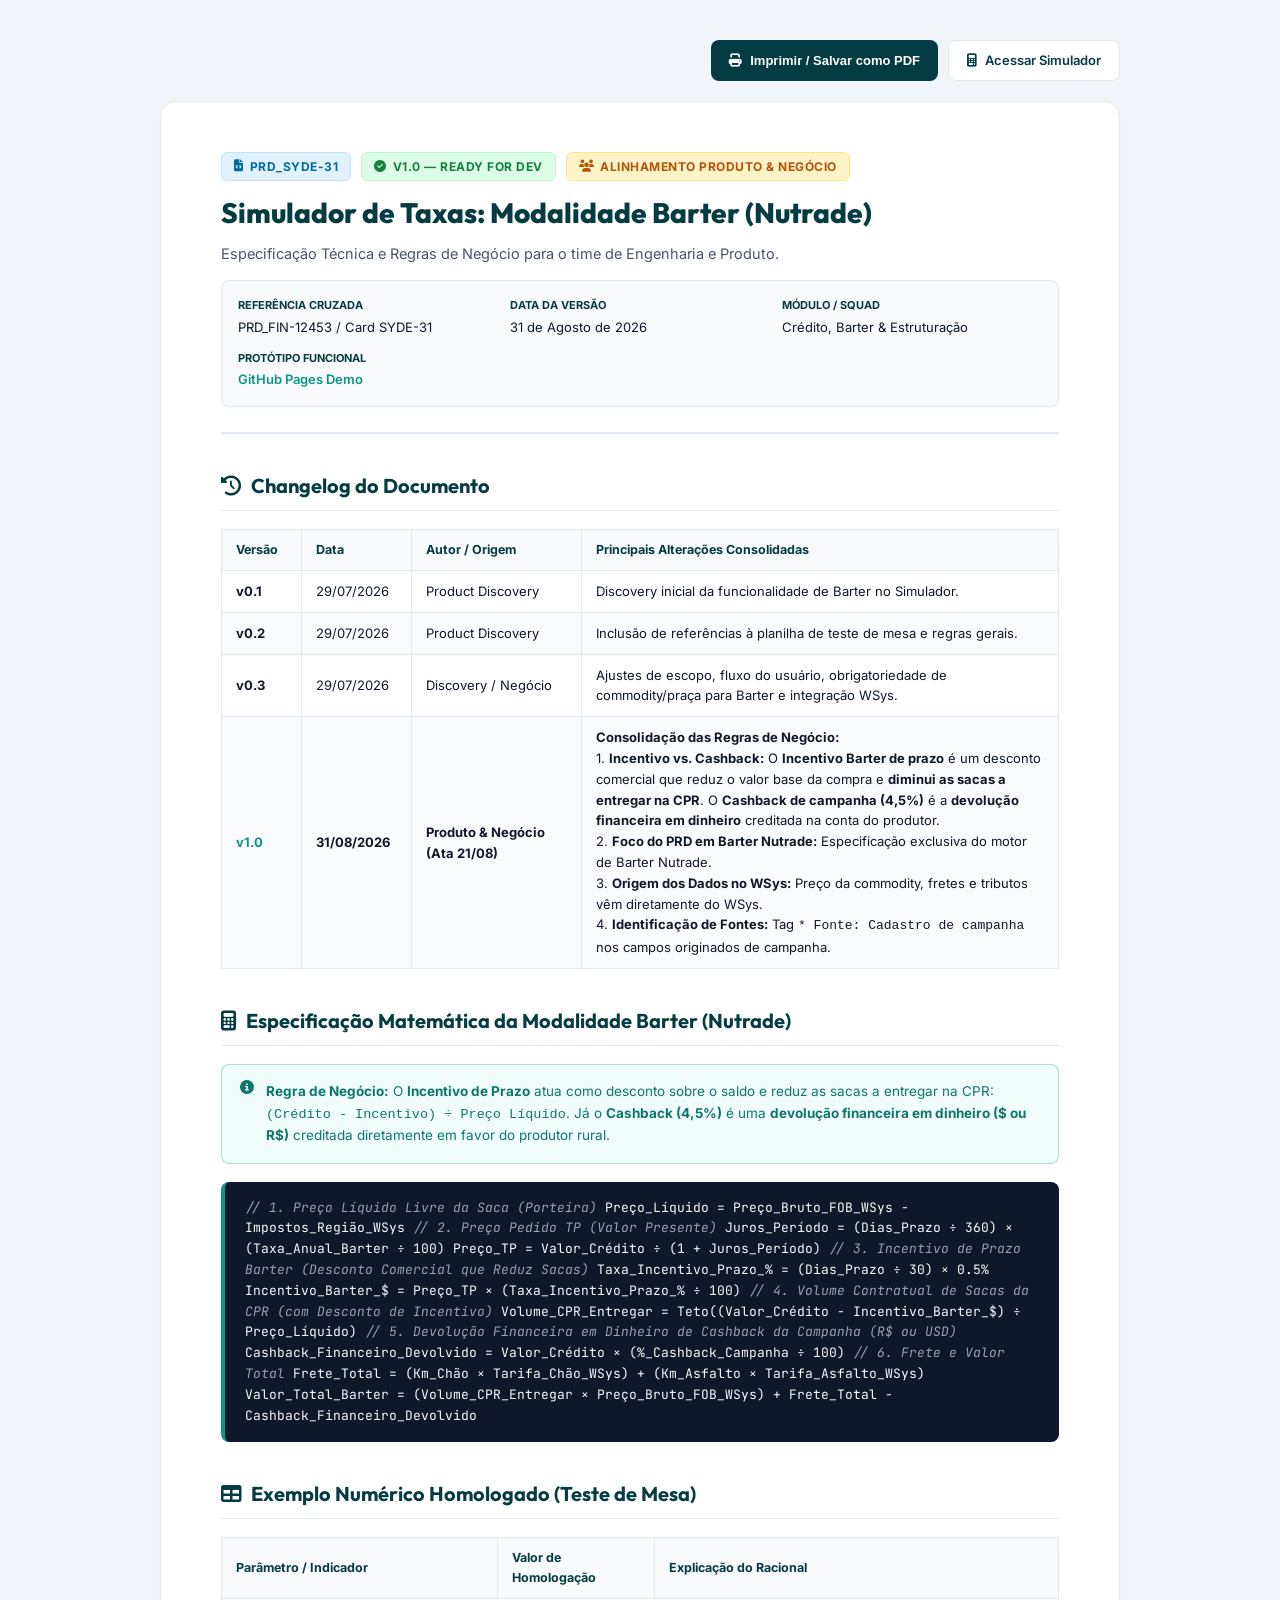
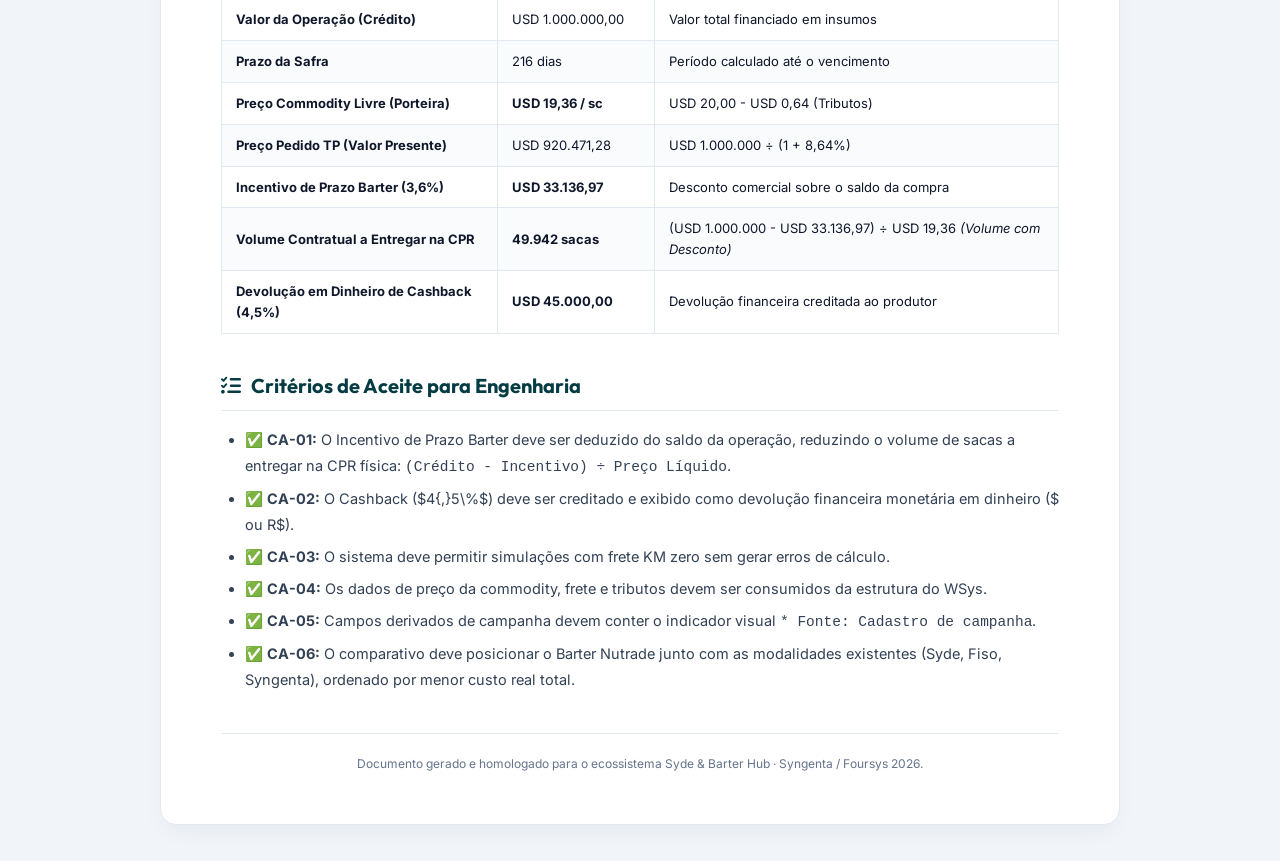
==== commit 9dd477f5: "fix(calc): separa incentivo de prazo como desconto no volume de sacas da CPR e cashback como devoluc" ====
--- a/PRD_SYDE-31_Simulador_Taxas_Barter.html
+++ b/PRD_SYDE-31_Simulador_Taxas_Barter.html
@@ -204,11 +204,6 @@
             color: #92400e;
         }
 
-        .callout i {
-            font-size: 18px;
-            margin-top: 2px;
-        }
-
         /* Formulas & Code Blocks */
         .formula-box {
             background: #0f172a;
@@ -231,26 +226,6 @@
         .formula-box .comment {
             color: #94a3b8;
             font-style: italic;
-        }
-
-        code {
-            font-family: var(--font-mono);
-            font-size: 12.5px;
-            background: #f1f5f9;
-            padding: 2px 6px;
-            border-radius: 4px;
-            color: #0f766e;
-            font-weight: 600;
-        }
-
-        /* Scope tags */
-        .tag-in {
-            color: #16a34a;
-            font-weight: 700;
-        }
-        .tag-out {
-            color: #dc2626;
-            font-weight: 700;
         }
 
         /* Action Buttons for Print */
@@ -290,10 +265,6 @@
             border: 1px solid var(--border);
         }
 
-        .btn-outline:hover {
-            background: #f8fafc;
-        }
-
         @media print {
             body {
                 background: white;
@@ -307,12 +278,6 @@
             }
             .action-bar {
                 display: none !important;
-            }
-            h2 {
-                page-break-after: avoid;
-            }
-            table, .formula-box, .callout {
-                page-break-inside: avoid;
             }
         }
     </style>
@@ -394,112 +359,24 @@
                     <td><strong style="color:var(--primary-light);">v1.0</strong></td>
                     <td><strong>31/08/2026</strong></td>
                     <td><strong>Produto & Negócio (Ata 21/08)</strong></td>
-                    <td><strong>Consolidação das Regras de Negócio e Simplificação de Escopo:</strong><br>
-                        1. <strong>Mecânica de Cashback:</strong> O cashback não deduz sacas da CPR física; o produtor entrega o volume integral dos insumos e recebe a devolução financeira em conta ($ ou R$).<br>
-                        2. <strong>Foco do PRD em Barter Nutrade:</strong> Especificação exclusiva do motor de Barter Nutrade e sua apresentação no comparativo.<br>
-                        3. <strong>Barter Outras Tradings Fora de Escopo:</strong> Definido como entrega futura.<br>
-                        4. <strong>Origem dos Dados no WSys:</strong> Preço da commodity, tarifas de frete e custos por praça vêm diretamente do WSys.<br>
-                        5. <strong>Eliminação de Dependências Externas:</strong> Dispensada a dependência de feed externo de cotação do dólar (quando dados já são informados na moeda da operação pelo WSys) e removidas integrações de Salesforce/SAP deste escopo.<br>
-                        6. <strong>Identificação de Fontes:</strong> Tag <code>* Fonte: Cadastro de campanha</code> nos campos originados de campanha.
+                    <td><strong>Consolidação das Regras de Negócio:</strong><br>
+                        1. <strong>Incentivo vs. Cashback:</strong> O <strong>Incentivo Barter de prazo</strong> é um desconto comercial que reduz o valor base da compra e <strong>diminui as sacas a entregar na CPR</strong>. O <strong>Cashback de campanha (4,5%)</strong> é a <strong>devolução financeira em dinheiro</strong> creditada na conta do produtor.<br>
+                        2. <strong>Foco do PRD em Barter Nutrade:</strong> Especificação exclusiva do motor de Barter Nutrade.<br>
+                        3. <strong>Origem dos Dados no WSys:</strong> Preço da commodity, fretes e tributos vêm diretamente do WSys.<br>
+                        4. <strong>Identificação de Fontes:</strong> Tag <code>* Fonte: Cadastro de campanha</code> nos campos originados de campanha.
                     </td>
                 </tr>
             </tbody>
         </table>
 
-        <!-- Contexto & Problema -->
-        <h2><i class="fa-solid fa-bullseye"></i> 1. Contexto & Problema de Negócio</h2>
-        <p>O simulador atual apoia negociações comerciais ao comparar opções de crédito ao produtor rural no ecossistema Syde. Entretanto, a modalidade <strong>Barter</strong>, especialmente na estrutura <strong>Nutrade</strong>, ainda não está contemplada de forma nativa na experiência do produto.</p>
-        <p>Na prática, isso faz com que RTVs, consultores e times comerciais dependam de cálculos manuais e planilhas paralelas para demonstrar o ganho econômico da operação ao produtor rural, gerando risco operacional e baixa padronização.</p>
-
-        <!-- Objetivos -->
-        <h2><i class="fa-solid fa-flag-checkered"></i> 2. Objetivos do Produto</h2>
-        <p>Incluir a modalidade <strong>Barter (Nutrade)</strong> no simulador, permitindo a comparação clara e confiável com as modalidades já existentes no produto (<strong>FISO</strong>, <strong>Syngenta</strong> e <strong>Syde</strong>), evidenciando o valor total da operação, volume contratual a entregar, devolução financeira de cashback e equivalência econômica em sacas.</p>
-
-        <!-- Escopo -->
-        <h2><i class="fa-solid fa-arrows-split-up-and-left"></i> 3. Escopo: O que está Dentro e Fora de Escopo</h2>
-        <table>
-            <thead>
-                <tr>
-                    <th style="width: 50%;">Itens no Escopo (Esta Entrega)</th>
-                    <th style="width: 50%;">Itens Fora do Escopo</th>
-                </tr>
-            </thead>
-            <tbody>
-                <tr>
-                    <td>
-                        <ul>
-                            <li><span class="tag-in">✓</span> Motor de cálculo completo de <strong>Barter (Nutrade)</strong>.</li>
-                            <li><span class="tag-in">✓</span> Regra de CPR Física integral e devolução financeira de Cashback e Incentivo de prazo.</li>
-                            <li><span class="tag-in">✓</span> Consumo de <strong>preço da commodity</strong>, fretes e tributos da base do <strong>WSys</strong>.</li>
-                            <li><span class="tag-in">✓</span> Apresentação do Barter Nutrade integrado no comparativo de modalidades.</li>
-                            <li><span class="tag-in">✓</span> Suporte a simulações em Real (BRL) e Dólar (USD).</li>
-                            <li><span class="tag-in">✓</span> Flexibilidade de frete KM zero (frete R$ 0,00).</li>
-                        </ul>
-                    </td>
-                    <td>
-                        <ul>
-                            <li><span class="tag-out">✗</span> <strong>Barter (Outras Tradings):</strong> Entrega futura.</li>
-                            <li><span class="tag-out">✗</span> <strong>Fórmulas internas das demais modalidades:</strong> Fórmulas de Fiso, Syde e Syngenta já existem no produto e não são escopo deste PRD.</li>
-                            <li><span class="tag-out">✗</span> <strong>Integrações de CRM/ERP (Salesforce / SAP S/4HANA):</strong> Fora do escopo deste PRD.</li>
-                            <li><span class="tag-out">✗</span> <strong>Feed externo de câmbio (Dólar):</strong> Dispensado, pois os dados são providos na moeda da operação via WSys/cadastro.</li>
-                        </ul>
-                    </td>
-                </tr>
-            </tbody>
-        </table>
-
-        <!-- Requisitos Funcionais -->
-        <h2><i class="fa-solid fa-gears"></i> 4. Requisitos Funcionais do Sistema</h2>
-        <table>
-            <thead>
-                <tr>
-                    <th style="width: 90px;">ID</th>
-                    <th style="width: 220px;">Requisito Funcional</th>
-                    <th>Comportamento Esperado para Engenharia</th>
-                </tr>
-            </thead>
-            <tbody>
-                <tr>
-                    <td><code>RF-01</code></td>
-                    <td><strong>Campanha de Referência</strong></td>
-                    <td>Seleção da campanha comercial ativa (ex: <em>Sul Repique, Cerrado Safra 2026/27</em>) que define prazos, vigência e taxas de Barter.</td>
-                </tr>
-                <tr>
-                    <td><code>RF-02</code></td>
-                    <td><strong>Commodity & Moeda</strong></td>
-                    <td>Seleção obrigatória de commodity para Barter (Soja em sacas ou Algodão em lp). Toggle BRL/USD para moeda da operação.</td>
-                </tr>
-                <tr>
-                    <td><code>RF-03</code></td>
-                    <td><strong>Praça Logística & Tributação</strong></td>
-                    <td>Seleção de UF e município, consumindo tributos locais do catálogo WSys para apurar o Preço Líquido Porteira.</td>
-                </tr>
-                <tr>
-                    <td><code>RF-04</code></td>
-                    <td><strong>Frete Logístico Flexível</strong></td>
-                    <td>Entrada de distâncias em estrada de chão e asfalto. Suporte a <strong>KM zero</strong> sem travar o cálculo.</td>
-                </tr>
-                <tr>
-                    <td><code>RF-05</code></td>
-                    <td><strong>Identificação de Fonte de Campanha</strong></td>
-                    <td>Campos oriundos do cadastro de campanha (Taxa mensal, Incentivo Barter, Cashback) exibem <code>*</code> e texto <code>Fonte: Cadastro de campanha</code>.</td>
-                </tr>
-                <tr>
-                    <td><code>RF-06</code></td>
-                    <td><strong>Exportação & Compartilhamento</strong></td>
-                    <td>Geração de PDF da simulação e link compartilhável.</td>
-                </tr>
-            </tbody>
-        </table>
-
         <!-- Especificação Matemática -->
-        <h2><i class="fa-solid fa-calculator"></i> 5. Especificação Matemática da Modalidade Barter (Nutrade)</h2>
+        <h2><i class="fa-solid fa-calculator"></i> Especificação Matemática da Modalidade Barter (Nutrade)</h2>
 
         <div class="callout callout-info">
             <i class="fa-solid fa-circle-info"></i>
             <div>
-                <strong>Regra Operacional Consolidada (Ata 21/08 - Produto & Negócio):</strong>
-                O volume físico fixado na CPR é integral (<code>Crédito ÷ Preço Líquido</code>). O Cashback ($4,5\%$) e o Incentivo de Prazo são <strong>devoluções financeiras monetárias ($ ou R$) creditadas ao produtor</strong>, e não uma redução física de sacas na CPR.
+                <strong>Regra de Negócio:</strong>
+                O <strong>Incentivo de Prazo</strong> atua como desconto sobre o saldo e reduz as sacas a entregar na CPR: <code>(Crédito - Incentivo) ÷ Preço Líquido</code>. Já o <strong>Cashback (4,5%)</strong> é uma <strong>devolução financeira em dinheiro ($ ou R$)</strong> creditada diretamente em favor do produtor rural.
             </div>
         </div>
 
@@ -507,34 +384,27 @@
 <span class="comment">// 1. Preço Líquido Livre da Saca (Porteira)</span>
 Preço_Líquido = Preço_Bruto_FOB_WSys - Impostos_Região_WSys
 
-<span class="comment">// 2. Volume Contratual Integral a Entregar (CPR Física)</span>
-Volume_CPR_Entregar = Teto(Valor_Crédito ÷ Preço_Líquido)
-
-<span class="comment">// 3. Preço Pedido TP (Valor Presente)</span>
+<span class="comment">// 2. Preço Pedido TP (Valor Presente)</span>
 Juros_Período = (Dias_Prazo ÷ 360) × (Taxa_Anual_Barter ÷ 100)
 Preço_TP = Valor_Crédito ÷ (1 + Juros_Período)
 
-<span class="comment">// 4. Devolução Financeira de Cashback da Campanha (R$ ou USD)</span>
-Cashback_Devolvido = Valor_Crédito × (%_Cashback_Campanha ÷ 100)
-
-<span class="comment">// 5. Ganho de Incentivo de Prazo Barter (R$ ou USD)</span>
-Incentivo_Devolvido = Preço_TP × ((Dias_Prazo ÷ 30) × 0.5%)
-
-<span class="comment">// 6. Benefício Total Devolvido ao Produtor</span>
-Retorno_Total_Devolvido = Cashback_Devolvido + Incentivo_Devolvido
-
-<span class="comment">// 7. Sacas Equivalentes Economizadas (Métrica Informativa)</span>
-Sacas_Equivalentes_Economia = Retorno_Total_Devolvido ÷ Preço_Líquido
-
-<span class="comment">// 8. Custo do Frete e Valor Total</span>
+<span class="comment">// 3. Incentivo de Prazo Barter (Desconto Comercial que Reduz Sacas)</span>
+Taxa_Incentivo_Prazo_% = (Dias_Prazo ÷ 30) × 0.5%
+Incentivo_Barter_$ = Preço_TP × (Taxa_Incentivo_Prazo_% ÷ 100)
+
+<span class="comment">// 4. Volume Contratual de Sacas da CPR (com Desconto de Incentivo)</span>
+Volume_CPR_Entregar = Teto((Valor_Crédito - Incentivo_Barter_$) ÷ Preço_Líquido)
+
+<span class="comment">// 5. Devolução Financeira em Dinheiro de Cashback da Campanha (R$ ou USD)</span>
+Cashback_Financeiro_Devolvido = Valor_Crédito × (%_Cashback_Campanha ÷ 100)
+
+<span class="comment">// 6. Frete e Valor Total</span>
 Frete_Total = (Km_Chão × Tarifa_Chão_WSys) + (Km_Asfalto × Tarifa_Asfalto_WSys)
-Valor_Total_Barter = (Volume_CPR_Entregar × Preço_Bruto_FOB_WSys) + Frete_Total
-Custo_Real_Total_% = ((Valor_Total_Barter - Valor_Crédito) ÷ Valor_Crédito) × 100
-Custo_Real_Operação_am = Custo_Real_Total_% ÷ (Dias_Prazo ÷ 30)
+Valor_Total_Barter = (Volume_CPR_Entregar × Preço_Bruto_FOB_WSys) + Frete_Total - Cashback_Financeiro_Devolvido
         </div>
 
         <!-- Exemplo Numérico -->
-        <h2><i class="fa-solid fa-table"></i> 6. Exemplo Numérico Homologado (Teste de Mesa)</h2>
+        <h2><i class="fa-solid fa-table"></i> Exemplo Numérico Homologado (Teste de Mesa)</h2>
         <table>
             <thead>
                 <tr>
@@ -555,24 +425,9 @@
                     <td>Período calculado até o vencimento</td>
                 </tr>
                 <tr>
-                    <td><strong>Preço Commodity Bruto FOB (WSys)</strong></td>
-                    <td>USD 20,00 / sc</td>
-                    <td>Preço futuro consumido do WSys</td>
-                </tr>
-                <tr>
-                    <td><strong>Impostos da Praça (WSys)</strong></td>
-                    <td>USD 0,64 / sc</td>
-                    <td>Dedução tributária regional (Campo Novo do Parecis)</td>
-                </tr>
-                <tr>
                     <td><strong>Preço Commodity Livre (Porteira)</strong></td>
                     <td><strong>USD 19,36 / sc</strong></td>
-                    <td>USD 20,00 - USD 0,64</td>
-                </tr>
-                <tr>
-                    <td><strong>Volume Contratual a Entregar na CPR</strong></td>
-                    <td><strong>51.653 sacas</strong></td>
-                    <td>USD 1.000.000 ÷ USD 19,36 <em>(Volume Integral da CPR)</em></td>
+                    <td>USD 20,00 - USD 0,64 (Tributos)</td>
                 </tr>
                 <tr>
                     <td><strong>Preço Pedido TP (Valor Presente)</strong></td>
@@ -580,47 +435,32 @@
                     <td>USD 1.000.000 ÷ (1 + 8,64%)</td>
                 </tr>
                 <tr>
-                    <td><strong>Cashback Devolvido (4,5%)</strong></td>
+                    <td><strong>Incentivo de Prazo Barter (3,6%)</strong></td>
+                    <td><strong>USD 33.136,97</strong></td>
+                    <td>Desconto comercial sobre o saldo da compra</td>
+                </tr>
+                <tr>
+                    <td><strong>Volume Contratual a Entregar na CPR</strong></td>
+                    <td><strong>49.942 sacas</strong></td>
+                    <td>(USD 1.000.000 - USD 33.136,97) ÷ USD 19,36 <em>(Volume com Desconto)</em></td>
+                </tr>
+                <tr>
+                    <td><strong>Devolução em Dinheiro de Cashback (4,5%)</strong></td>
                     <td><strong>USD 45.000,00</strong></td>
                     <td>Devolução financeira creditada ao produtor</td>
                 </tr>
-                <tr>
-                    <td><strong>Incentivo de Prazo Devolvido</strong></td>
-                    <td><strong>USD 33.136,97</strong></td>
-                    <td>Devolução financeira creditada ao produtor</td>
-                </tr>
-                <tr>
-                    <td><strong>Total Devolvido ao Produtor</strong></td>
-                    <td><strong>USD 78.136,97</strong></td>
-                    <td>USD 45.000,00 + USD 33.136,97</td>
-                </tr>
-                <tr>
-                    <td><strong>Sacas Equivalentes Economizadas</strong></td>
-                    <td><strong>4.036 sacas</strong></td>
-                    <td>USD 78.136,97 ÷ USD 19,36 <em>(Métrica de Ganho)</em></td>
-                </tr>
             </tbody>
         </table>
 
-        <!-- Fontes de Dados -->
-        <h2><i class="fa-solid fa-database"></i> 7. Fontes de Dados & Integração WSys</h2>
-        <p>O <strong>WSys</strong> é a fonte oficial centralizada para os dados dinâmicos da modalidade Barter:</p>
-        <ul>
-            <li><strong>Preço da Commodity:</strong> Cotação futura de referência da saca/libra-peso por período;</li>
-            <li><strong>Tarifas de Frete:</strong> Custo por KM para estrada de chão e asfalto;</li>
-            <li><strong>Tributos por Praça:</strong> Alíquotas e tributos estaduais por município.</li>
-        </ul>
-
         <!-- Critérios de Aceite -->
-        <h2><i class="fa-solid fa-list-check"></i> 8. Critérios de Aceite para Engenharia</h2>
+        <h2><i class="fa-solid fa-list-check"></i> Critérios de Aceite para Engenharia</h2>
         <ul style="line-height: 1.8;">
-            <li>✅ <strong>CA-01:</strong> O volume físico da CPR em Barter deve ser calculado como <code>Crédito ÷ Preço Líquido</code>, sem abater o cashback das sacas a entregar.</li>
-            <li>✅ <strong>CA-02:</strong> O Cashback ($4,5\%$) e o Incentivo de Prazo devem ser creditados e exibidos como devolução financeira monetária ($ ou R$).</li>
+            <li>✅ <strong>CA-01:</strong> O Incentivo de Prazo Barter deve ser deduzido do saldo da operação, reduzindo o volume de sacas a entregar na CPR física: <code>(Crédito - Incentivo) ÷ Preço Líquido</code>.</li>
+            <li>✅ <strong>CA-02:</strong> O Cashback ($4{,}5\%$) deve ser creditado e exibido como devolução financeira monetária em dinheiro ($ ou R$).</li>
             <li>✅ <strong>CA-03:</strong> O sistema deve permitir simulações com frete KM zero sem gerar erros de cálculo.</li>
             <li>✅ <strong>CA-04:</strong> Os dados de preço da commodity, frete e tributos devem ser consumidos da estrutura do WSys.</li>
             <li>✅ <strong>CA-05:</strong> Campos derivados de campanha devem conter o indicador visual <code>* Fonte: Cadastro de campanha</code>.</li>
             <li>✅ <strong>CA-06:</strong> O comparativo deve posicionar o Barter Nutrade junto com as modalidades existentes (Syde, Fiso, Syngenta), ordenado por menor custo real total.</li>
-            <li>✅ <strong>CA-07:</strong> Tolerância zero de divergência matemática contra a planilha de teste de mesa homologada (<code>Simulador_CashBack_Barter_2026.xlsx</code>).</li>
         </ul>
 
         <div style="margin-top: 40px; padding-top: 20px; border-top: 1px solid var(--border); font-size: 12px; color: var(--text-muted); text-align: center;">
